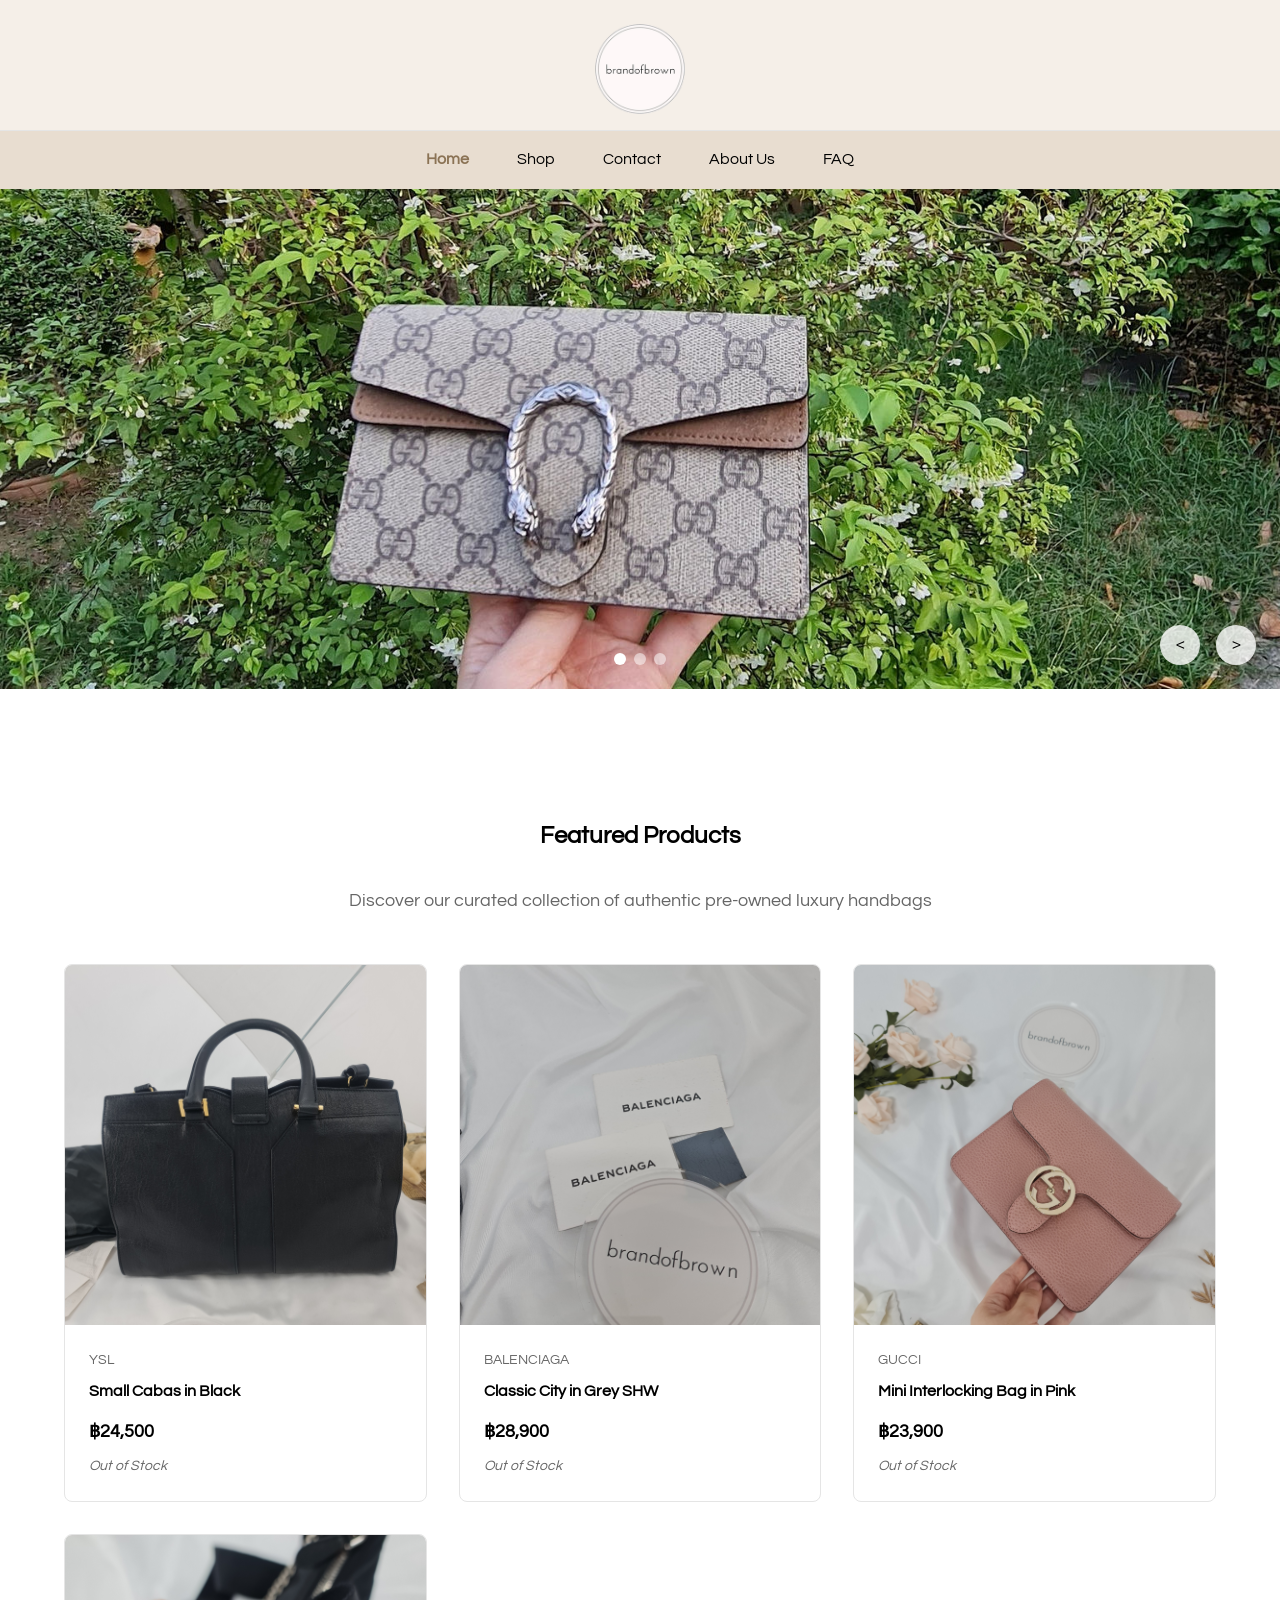
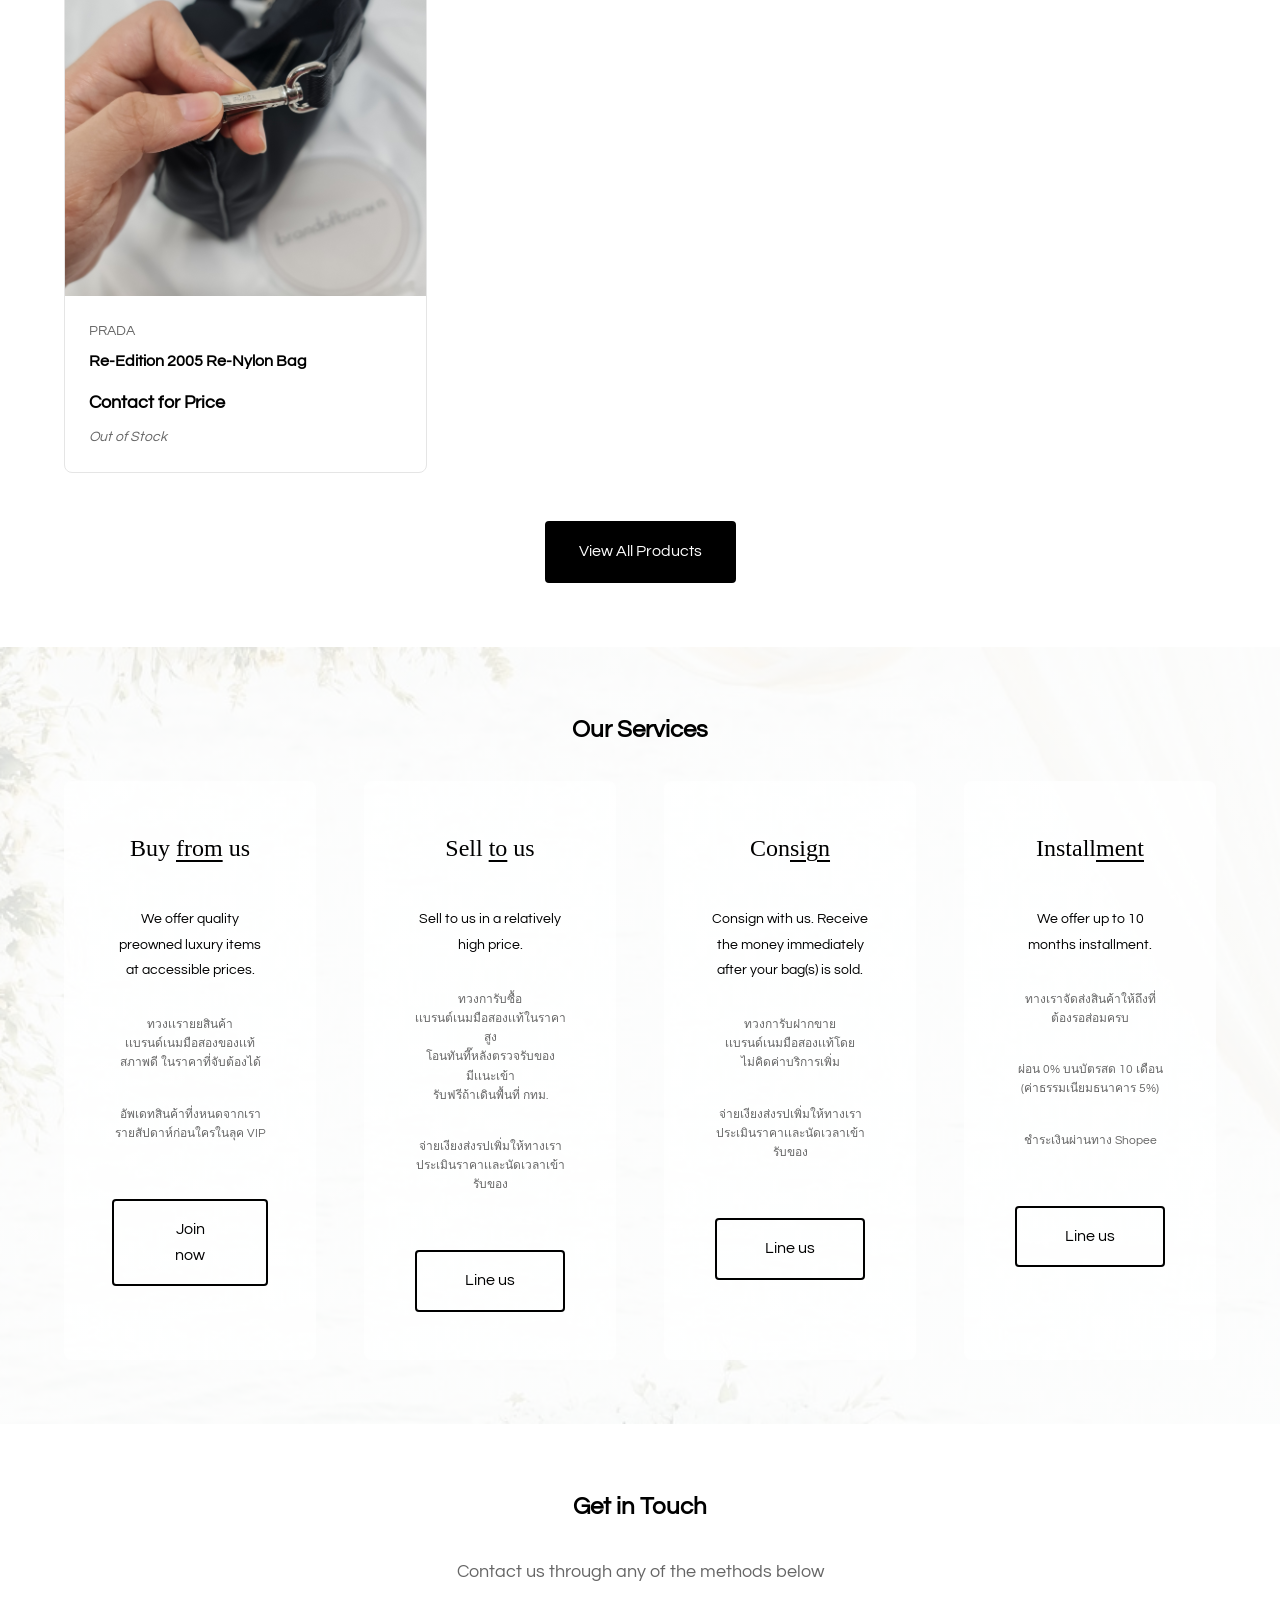
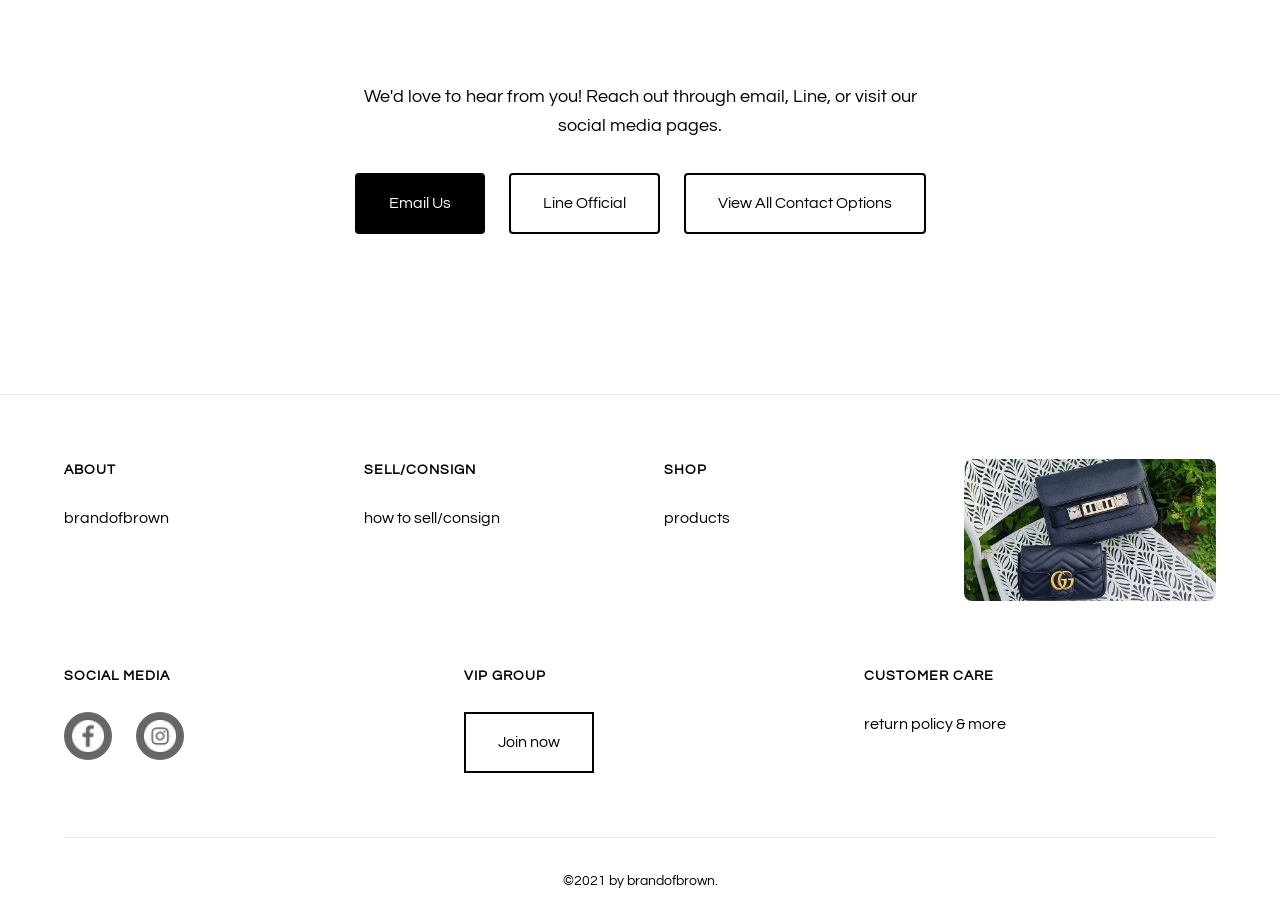
==== index.html @ 7e6ac24c "Initial commit: Brand of Brown luxury handbag website with redesigned contact page Features: - Compl" ====
<!DOCTYPE html>
<html lang="en">
<head>
  <meta charset="UTF-8">
  <meta name="viewport" content="width=device-width, initial-scale=1.0">
  <meta name="description" content="Brand of Brown - Authentic pre-owned luxury handbags. Buy, sell, and consign designer bags from Chanel, Gucci, YSL, Balenciaga, and more.">
  <meta name="keywords" content="luxury handbags, pre-owned designer bags, Chanel, Gucci, YSL, Balenciaga, Prada, BOYY, Celine">
  <title>Brand of Brown - Authentic Pre-Owned Luxury Handbags</title>
  
  <!-- Google Fonts -->
  <link rel="preconnect" href="https://fonts.googleapis.com">
  <link rel="preconnect" href="https://fonts.gstatic.com" crossorigin>
  <link href="https://fonts.googleapis.com/css2?family=Questrial&display=swap" rel="stylesheet">
  
  <!-- Stylesheets -->
  <link rel="stylesheet" href="css/variables.css">
  <link rel="stylesheet" href="css/reset.css">
  <link rel="stylesheet" href="css/layout.css">
  <link rel="stylesheet" href="css/components.css">
  <link rel="stylesheet" href="css/pages.css">
  <link rel="stylesheet" href="css/responsive.css">
  
  <!-- Favicon -->
  <link rel="icon" type="image/png" href="images/logo.png">
</head>
<body>
  <!-- Header -->
  <header class="header">
    <div class="header__top">
      <a href="index.html" class="header__logo">
        <img src="images/logo.png" alt="Brand of Brown" class="header__logo-img">
      </a>
    </div>
    
    <nav class="header__nav" id="mainNav">
      <ul class="header__nav-list">
        <li><a href="index.html" class="header__nav-item header__nav-item--active">Home</a></li>
        <li><a href="shop.html" class="header__nav-item">Shop</a></li>
        <li><a href="contact.html" class="header__nav-item">Contact</a></li>
        <li><a href="about.html" class="header__nav-item">About Us</a></li>
        <li><a href="faq.html" class="header__nav-item">FAQ</a></li>
      </ul>
      
      <button class="header__menu-toggle" id="menuToggle" aria-label="Toggle menu">
        <span></span>
        <span></span>
        <span></span>
      </button>
    </nav>
  </header>

  <!-- Main Content -->
  <main class="main">
    <!-- Hero Carousel Section -->
    <section class="hero">
      <div class="carousel" id="heroCarousel">
        <div class="carousel__track" id="carouselTrack">
          <div class="carousel__slide">
            <img src="images/hero/slide1.jpg" alt="Luxury Handbags Collection" class="carousel__image">
          </div>
          <div class="carousel__slide">
            <img src="images/hero/slide2.jpg" alt="Designer Bags" class="carousel__image">
          </div>
          <div class="carousel__slide">
            <img src="images/hero/slide3.jpg" alt="Pre-Owned Luxury" class="carousel__image">
          </div>
        </div>
        
        <div class="carousel__controls">
          <button class="carousel__button carousel__button--prev" id="carouselPrev" aria-label="Previous slide">&lt;</button>
          <button class="carousel__button carousel__button--next" id="carouselNext" aria-label="Next slide">&gt;</button>
        </div>
        
        <div class="carousel__dots" id="carouselDots">
          <span class="carousel__dot carousel__dot--active" data-slide="0"></span>
          <span class="carousel__dot" data-slide="1"></span>
          <span class="carousel__dot" data-slide="2"></span>
        </div>
      </div>
    </section>

    <!-- Featured Products Section -->
    <section class="featured-products section">
      <div class="container">
        <h2 class="section__title">Featured Products</h2>
        <p class="section__subtitle">Discover our curated collection of authentic pre-owned luxury handbags</p>
        
        <div class="featured-products__grid" id="featuredProducts">
          <!-- Products will be loaded dynamically via JavaScript -->
        </div>
        
        <div class="flex flex--center mt-xl">
          <a href="shop.html" class="btn btn--primary">View All Products</a>
        </div>
      </div>
    </section>

    <!-- Services Section -->
    <section class="services section">
      <div class="container">
        <h2 class="section__title">Our Services</h2>
        
        <div class="services__grid">
          <div class="service-card">
            <h3 class="service-card__title">Buy <span class="underline">from</span> us</h3>
            <p class="service-card__description">We offer quality preowned luxury items at accessible prices.</p>
            <p class="service-card__description service-card__description--thai">
              ทวงเเรายยสินค้า<br>
              เเบรนด์เนมมือสองของเเท้<br>
              สภาพดี ในราคาที่จับต้องได้
            </p>
            <p class="service-card__description service-card__description--thai">
              อัพเดทสินค้าที่งหนดจากเรา<br>
              รายสัปดาห์ก่อนใครในลุค VIP
            </p>
            <a href="shop.html" class="service-card__button">Join now</a>
          </div>
          
          <div class="service-card">
            <h3 class="service-card__title">Sell <span class="underline">to</span> us</h3>
            <p class="service-card__description">Sell to us in a relatively high price.</p>
            <p class="service-card__description service-card__description--thai">
              ทวงการับซื้อ<br>
              เเบรนต์เนมมือสองเเท้ในราคาสูง<br>
              โอนทันที๊หลังตรวจรับของ มีเเนะเข้า<br>
              รับฟรีถ้าเดินพื้นที่ กทม.
            </p>
            <p class="service-card__description service-card__description--thai">
              จ่ายเงียงส่งรปเพิ่มให้ทางเรา<br>
              ประเมินราคาเเละนัดเวลาเข้ารับของ
            </p>
            <a href="contact.html" class="service-card__button">Line us</a>
          </div>
          
          <div class="service-card">
            <h3 class="service-card__title">Con<span class="underline">sign</span></h3>
            <p class="service-card__description">Consign with us. Receive the money immediately after your bag(s) is sold.</p>
            <p class="service-card__description service-card__description--thai">
              ทวงการับฝากขาย<br>
              เเบรนด์เนมมือสองเเท้โดย<br>
              ไม่คิดค่าบริการเพิ่ม
            </p>
            <p class="service-card__description service-card__description--thai">
              จ่ายเงียงส่งรปเพิ่มให้ทางเรา<br>
              ประเมินราคาเเละนัดเวลาเข้ารับของ
            </p>
            <a href="contact.html" class="service-card__button">Line us</a>
          </div>
          
          <div class="service-card">
            <h3 class="service-card__title">Install<span class="underline">ment</span></h3>
            <p class="service-card__description">We offer up to 10 months installment.</p>
            <p class="service-card__description service-card__description--thai">
              ทางเราจัดส่งสินค้าให้ถึงที่<br>
              ต้องรอส่อมครบ
            </p>
            <p class="service-card__description service-card__description--thai">
              ผ่อน 0% บนบัตรสด 10 เดือน<br>
              (ค่าธรรมเนียมธนาคาร 5%)
            </p>
            <p class="service-card__description service-card__description--thai">
              ชำระเงินผ่านทาง Shopee
            </p>
            <a href="contact.html" class="service-card__button">Line us</a>
          </div>
        </div>
      </div>
    </section>

    <!-- Contact Section -->
    <section class="home-contact section">
      <div class="container">
        <h2 class="section__title">Get in Touch</h2>
        <p class="section__subtitle">Contact us through any of the methods below</p>
        
        <div class="home-contact__content" style="text-align: center; padding: var(--spacing-xl) 0;">
          <p style="margin-bottom: var(--spacing-lg); font-size: var(--font-size-lg);">
            We'd love to hear from you! Reach out through email, Line, or visit our social media pages.
          </p>
          <div style="display: flex; gap: var(--spacing-md); justify-content: center; flex-wrap: wrap;">
            <a href="mailto:brandofbrown@gmail.com" class="btn btn--primary">Email Us</a>
            <a href="https://lin.ee/IFitMRs" target="_blank" rel="noopener" class="btn btn--secondary">Line Official</a>
            <a href="contact.html" class="btn btn--outline">View All Contact Options</a>
          </div>
        </div>
      </div>
    </section>
  </main>

  <!-- Footer -->
  <footer class="footer">
    <div class="footer__container">
      <div class="footer__content-grid">
        <div class="footer__section">
          <h3 class="footer__section-title">ABOUT</h3>
          <a href="about.html" class="footer__link">brandofbrown</a>
        </div>
        
        <div class="footer__section">
          <h3 class="footer__section-title">SELL/CONSIGN</h3>
          <a href="contact.html" class="footer__link">how to sell/consign</a>
        </div>
        
        <div class="footer__section">
          <h3 class="footer__section-title">SHOP</h3>
          <a href="shop.html" class="footer__link">products</a>
        </div>
        
        <div class="footer__image">
          <img src="images/footer-banner.jpg" alt="Brand of Brown Luxury Handbags" class="footer__banner-img">
        </div>
      </div>
      
      <div class="footer__content-grid footer__content-grid--secondary">
        <div class="footer__section">
          <h3 class="footer__section-title">SOCIAL MEDIA</h3>
          <div class="footer__social">
            <a href="https://www.facebook.com/brandofbrown" target="_blank" rel="noopener" class="footer__social-link">
              <img src="images/icons/facebook.png" alt="Facebook" class="footer__social-icon">
            </a>
            <a href="https://www.instagram.com/brandofbrown" target="_blank" rel="noopener" class="footer__social-link">
              <img src="images/icons/instagram.png" alt="Instagram" class="footer__social-icon">
            </a>
          </div>
        </div>
        
        <div class="footer__section">
          <h3 class="footer__section-title">VIP GROUP</h3>
          <a href="https://bit.ly/2KdmlqO" target="_blank" rel="noopener" class="footer__button">Join now</a>
        </div>
        
        <div class="footer__section">
          <h3 class="footer__section-title">CUSTOMER CARE</h3>
          <a href="faq.html" class="footer__link">return policy & more</a>
        </div>
      </div>
      
      <div class="footer__bottom">
        <p>&copy;2021 by brandofbrown.</p>
      </div>
    </div>
  </footer>

  <!-- JavaScript -->
  <script src="js/config.js"></script>
  <script src="js/navigation.js"></script>
  <script src="js/carousel.js"></script>
  <script src="js/products.js"></script>
  <script src="js/main.js"></script>
</body>
</html>
---- css/variables.css ----
/* ===================================
   CSS Variables - Brand of Brown
   =================================== */

:root {
  /* Colors - Based on Brand of Brown website */
  --color-primary: #8B7355;
  --color-secondary: #5f6360;
  --color-text: #000000;
  --color-text-light: #666666;
  --color-background: #FFFFFF;
  --color-background-alt: #F5F5F5;
  --color-border: #E5E5E5;
  --color-accent: #8B7355;
  --color-accent-hover: #6B5845;
  --color-brown: #8B7355;
  --color-beige: #D4A574;
  --color-nav-bg: #E8DDD0;
  --color-header-top-bg: #F5EFE8;
  --color-bg: #F8F8F8;
  --color-success: #4CAF50;
  --color-error: #F44336;
  --color-white: #FFFFFF;
  --color-black: #000000;
  
  /* Typography */
  --font-family-base: 'Questrial', 'Arial', 'Helvetica', sans-serif;
  --font-primary: 'Questrial', 'Arial', 'Helvetica', sans-serif;
  --font-size-xs: 12px;
  --font-size-sm: 14px;
  --font-size-base: 16px;
  --font-size-lg: 18px;
  --font-size-xl: 20px;
  --font-size-2xl: 24px;
  --font-size-3xl: 32px;
  --font-size-small: 14px;
  --font-size-large: 18px;
  --font-size-h1: 48px;
  --font-size-h2: 36px;
  --font-size-h3: 28px;
  --font-size-h4: 24px;
  --font-size-h5: 20px;
  --font-size-h6: 18px;
  
  --font-weight-normal: 400;
  --font-weight-medium: 500;
  --font-weight-bold: 700;
  
  --line-height-base: 1.6;
  --line-height-heading: 1.3;
  
  /* Spacing */
  --spacing-xs: 8px;
  --spacing-sm: 16px;
  --spacing-md: 24px;
  --spacing-lg: 32px;
  --spacing-xl: 48px;
  --spacing-xxl: 64px;
  --spacing-2xl: 64px;
  
  /* Layout */
  --max-width: 1200px;
  --container-max-width: 1200px;
  --header-height: 80px;
  --footer-min-height: 300px;
  
  /* Border Radius */
  --border-radius-sm: 4px;
  --border-radius-md: 8px;
  --border-radius-lg: 12px;
  
  /* Shadows */
  --shadow-sm: 0 2px 4px rgba(0, 0, 0, 0.1);
  --shadow-md: 0 4px 8px rgba(0, 0, 0, 0.15);
  --shadow-lg: 0 8px 16px rgba(0, 0, 0, 0.2);
  
  /* Transitions */
  --transition-speed: 0.3s;
  --transition-timing: ease-in-out;
  --transition-base: 0.3s ease-in-out;
  
  /* Z-index */
  --z-index-dropdown: 100;
  --z-index-sticky: 200;
  --z-index-modal: 1000;
  --z-index-overlay: 999;
  
  /* Grid */
  --grid-gap: var(--spacing-md);
  --product-card-width: 280px;
}

/* Mobile Breakpoints */
@media (max-width: 767px) {
  :root {
    --font-size-h1: 32px;
    --font-size-h2: 28px;
    --font-size-h3: 24px;
    --font-size-h4: 20px;
    --header-height: 60px;
    --spacing-lg: 24px;
    --spacing-xl: 32px;
    --spacing-xxl: 48px;
    --grid-gap: var(--spacing-sm);
  }
}
---- css/layout.css ----
/* Layout - Grid system, containers, header/footer layout */

/* Body and main layout */
body {
  font-family: var(--font-primary);
  font-size: var(--font-size-base);
  line-height: var(--line-height-base);
  color: var(--color-text);
  background-color: var(--color-white);
}

/* Container */
.container {
  width: 100%;
  max-width: var(--container-max-width);
  margin: 0 auto;
  padding: 0 var(--spacing-md);
}

.container-fluid {
  width: 100%;
  padding: 0 var(--spacing-md);
}

/* Header */
.header {
  background-color: var(--color-white);
  position: sticky;
  top: 0;
  z-index: 1000;
}

/* Header Top Section - Logo Area */
.header__top {
  background-color: var(--color-header-top-bg);
  padding: var(--spacing-md) var(--spacing-md) var(--spacing-sm);
  display: flex;
  justify-content: center;
  align-items: center;
  border-bottom: 1px solid var(--color-border);
}

.header__logo {
  display: flex;
  align-items: center;
  justify-content: center;
}

.header__logo-img {
  height: 90px;
  width: 90px;
  object-fit: contain;
}

/* Header Navigation Bar */
.header__nav {
  background-color: var(--color-nav-bg);
  padding: var(--spacing-sm) var(--spacing-md);
  display: flex;
  justify-content: center;
  align-items: center;
  position: relative;
}

.header__nav-list {
  display: flex;
  gap: var(--spacing-xl);
  align-items: center;
  justify-content: center;
}

.header__nav-item {
  font-size: var(--font-size-base);
  font-weight: var(--font-weight-medium);
  color: var(--color-text);
  transition: color var(--transition-base);
  text-decoration: none;
}

.header__nav-item:hover {
  color: var(--color-brown);
}

.header__nav-item--active {
  color: var(--color-brown);
  font-weight: var(--font-weight-bold);
}

/* Mobile menu toggle */
.header__menu-toggle {
  display: none;
  flex-direction: column;
  gap: 5px;
  padding: var(--spacing-xs);
  position: absolute;
  right: var(--spacing-md);
  background: none;
  border: none;
  cursor: pointer;
}

.header__menu-toggle span {
  display: block;
  width: 25px;
  height: 3px;
  background-color: var(--color-text);
  transition: all var(--transition-base);
}

/* Footer */
.footer {
  background-color: var(--color-white);
  border-top: 1px solid var(--color-border);
  padding: var(--spacing-2xl) 0 var(--spacing-md);
  margin-top: auto;
}

.footer__container {
  max-width: var(--container-max-width);
  margin: 0 auto;
  padding: 0 var(--spacing-md);
}

.footer__content-grid {
  display: grid;
  grid-template-columns: repeat(4, 1fr);
  gap: var(--spacing-xl);
  margin-bottom: var(--spacing-2xl);
  align-items: start;
}

.footer__content-grid--secondary {
  grid-template-columns: repeat(3, 1fr);
}

.footer__section {
  display: flex;
  flex-direction: column;
  gap: var(--spacing-md);
}

.footer__section-title {
  font-size: var(--font-size-sm);
  font-weight: var(--font-weight-bold);
  text-transform: uppercase;
  letter-spacing: 1px;
  margin-bottom: 0;
  color: var(--color-text);
}

.footer__link {
  color: var(--color-text);
  font-size: var(--font-size-base);
  transition: color var(--transition-base);
  display: inline-block;
}

.footer__link:hover {
  color: var(--color-brown);
}

.footer__button {
  display: inline-block;
  padding: var(--spacing-sm) var(--spacing-lg);
  border: 2px solid var(--color-text);
  background-color: transparent;
  color: var(--color-text);
  font-size: var(--font-size-base);
  font-weight: var(--font-weight-medium);
  text-align: center;
  transition: all var(--transition-base);
  width: fit-content;
}

.footer__button:hover {
  background-color: var(--color-text);
  color: var(--color-white);
}

.footer__social {
  display: flex;
  gap: var(--spacing-md);
}

.footer__social-link {
  display: flex;
  align-items: center;
  justify-content: center;
  width: 48px;
  height: 48px;
  border-radius: 50%;
  background-color: var(--color-text-light);
  transition: opacity var(--transition-base);
  padding: var(--spacing-xs);
}

.footer__social-link:hover {
  opacity: 0.8;
}

.footer__social-icon {
  width: 100%;
  height: 100%;
  object-fit: contain;
  filter: brightness(0) invert(1);
}

.footer__image {
  grid-column: 4 / 5;
  grid-row: 1 / 2;
  display: flex;
  align-items: center;
  justify-content: center;
  overflow: hidden;
  border-radius: var(--border-radius-md);
}

.footer__banner-img {
  width: 100%;
  height: auto;
  object-fit: cover;
  max-height: 300px;
}

.footer__bottom {
  text-align: center;
  padding-top: var(--spacing-lg);
  border-top: 1px solid var(--color-border);
  color: var(--color-text);
  font-size: var(--font-size-sm);
  margin-top: var(--spacing-xl);
}

/* Main content wrapper */
.main {
  min-height: calc(100vh - 200px);
  padding: 0 0 var(--spacing-xl) 0;
}

/* Grid system */
.grid {
  display: grid;
  gap: var(--spacing-lg);
}

.grid--2col {
  grid-template-columns: repeat(auto-fit, minmax(300px, 1fr));
}

.grid--3col {
  grid-template-columns: repeat(auto-fit, minmax(250px, 1fr));
}

.grid--4col {
  grid-template-columns: repeat(auto-fit, minmax(200px, 1fr));
}

/* Flex utilities */
.flex {
  display: flex;
}

.flex--center {
  justify-content: center;
  align-items: center;
}

.flex--between {
  justify-content: space-between;
  align-items: center;
}

.flex--wrap {
  flex-wrap: wrap;
}

.flex--column {
  flex-direction: column;
}

/* Spacing utilities */
.mb-xs { margin-bottom: var(--spacing-xs); }
.mb-sm { margin-bottom: var(--spacing-sm); }
.mb-md { margin-bottom: var(--spacing-md); }
.mb-lg { margin-bottom: var(--spacing-lg); }
.mb-xl { margin-bottom: var(--spacing-xl); }

.mt-xs { margin-top: var(--spacing-xs); }
.mt-sm { margin-top: var(--spacing-sm); }
.mt-md { margin-top: var(--spacing-md); }
.mt-lg { margin-top: var(--spacing-lg); }
.mt-xl { margin-top: var(--spacing-xl); }

.p-xs { padding: var(--spacing-xs); }
.p-sm { padding: var(--spacing-sm); }
.p-md { padding: var(--spacing-md); }
.p-lg { padding: var(--spacing-lg); }
.p-xl { padding: var(--spacing-xl); }

/* Section */
.section {
  padding: var(--spacing-xl) 0;
}

.section__title {
  font-size: var(--font-size-2xl);
  font-weight: var(--font-weight-bold);
  text-align: center;
  margin-bottom: var(--spacing-lg);
}

.section__subtitle {
  font-size: var(--font-size-lg);
  text-align: center;
  color: var(--color-text-light);
  margin-bottom: var(--spacing-xl);
}
---- css/components.css ----
/* Components - Reusable UI components */

/* Buttons */
.btn {
  display: inline-block;
  padding: var(--spacing-sm) var(--spacing-lg);
  font-size: var(--font-size-base);
  font-weight: var(--font-weight-medium);
  text-align: center;
  border-radius: var(--border-radius-sm);
  transition: all var(--transition-base);
  cursor: pointer;
  border: 2px solid transparent;
}

.btn--primary {
  background-color: var(--color-text);
  color: var(--color-white);
  border-color: var(--color-text);
}

.btn--primary:hover {
  background-color: var(--color-brown);
  border-color: var(--color-brown);
}

.btn--secondary {
  background-color: var(--color-white);
  color: var(--color-text);
  border-color: var(--color-text);
}

.btn--secondary:hover {
  background-color: var(--color-brown);
  color: var(--color-white);
  border-color: var(--color-brown);
}

.btn--outline {
  background-color: transparent;
  color: var(--color-text);
  border-color: var(--color-text);
}

.btn--outline:hover {
  background-color: var(--color-brown);
  color: var(--color-white);
  border-color: var(--color-brown);
}

.btn--disabled {
  opacity: 0.5;
  cursor: not-allowed;
}

.btn--disabled:hover {
  background-color: var(--color-text);
  border-color: var(--color-text);
}

/* Product Card */
.product-card {
  display: flex;
  flex-direction: column;
  background-color: var(--color-white);
  border: 1px solid var(--color-border);
  border-radius: var(--border-radius-md);
  overflow: hidden;
  transition: box-shadow var(--transition-base);
  cursor: pointer;
}

.product-card:hover {
  box-shadow: var(--shadow-lg);
}

.product-card__image-wrapper {
  position: relative;
  width: 100%;
  padding-top: 100%; /* 1:1 Aspect Ratio */
  overflow: hidden;
  background-color: var(--color-bg);
}

.product-card__image {
  position: absolute;
  top: 0;
  left: 0;
  width: 100%;
  height: 100%;
  object-fit: cover;
  transition: transform var(--transition-base);
}

.product-card:hover .product-card__image {
  transform: scale(1.05);
}

.product-card__badge {
  position: absolute;
  top: var(--spacing-sm);
  right: var(--spacing-sm);
  padding: var(--spacing-xs) var(--spacing-sm);
  background-color: var(--color-secondary);
  color: var(--color-white);
  font-size: var(--font-size-xs);
  font-weight: var(--font-weight-bold);
  border-radius: var(--border-radius-sm);
  text-transform: uppercase;
}

.product-card__content {
  padding: var(--spacing-md);
  display: flex;
  flex-direction: column;
  gap: var(--spacing-xs);
}

.product-card__brand {
  font-size: var(--font-size-sm);
  color: var(--color-text-light);
  text-transform: uppercase;
  font-weight: var(--font-weight-medium);
}

.product-card__title {
  font-size: var(--font-size-base);
  font-weight: var(--font-weight-bold);
  color: var(--color-text);
  line-height: 1.4;
}

.product-card__price {
  font-size: var(--font-size-lg);
  font-weight: var(--font-weight-bold);
  color: var(--color-text);
  margin-top: var(--spacing-xs);
}

.product-card__status {
  font-size: var(--font-size-sm);
  color: var(--color-text-light);
  font-style: italic;
}

/* Service Card */
.service-card {
  display: flex;
  flex-direction: column;
  align-items: center;
  text-align: center;
  padding: var(--spacing-xl);
  background-color: rgba(255, 255, 255, 0.85);
  border-radius: var(--border-radius-md);
  transition: all var(--transition-base);
  gap: var(--spacing-md);
}

.service-card:hover {
  background-color: rgba(255, 255, 255, 0.95);
  box-shadow: var(--shadow-lg);
  transform: translateY(-5px);
}

.service-card__title {
  font-size: var(--font-size-2xl);
  font-weight: var(--font-weight-normal);
  margin-bottom: var(--spacing-sm);
  color: var(--color-text);
  font-family: 'Georgia', serif;
}

.service-card__title .underline {
  text-decoration: underline;
  text-decoration-thickness: 2px;
  text-underline-offset: 4px;
  font-weight: var(--font-weight-medium);
}

.service-card__description {
  font-size: var(--font-size-sm);
  color: var(--color-text);
  line-height: 1.8;
  margin-bottom: var(--spacing-xs);
}

.service-card__description--thai {
  font-size: var(--font-size-xs);
  color: var(--color-text-light);
  line-height: 1.6;
}

.service-card__button {
  margin-top: var(--spacing-md);
  padding: var(--spacing-sm) var(--spacing-xl);
  border: 2px solid var(--color-text);
  background-color: transparent;
  color: var(--color-text);
  font-size: var(--font-size-base);
  font-weight: var(--font-weight-medium);
  border-radius: var(--border-radius-sm);
  transition: all var(--transition-base);
  text-decoration: none;
  display: inline-block;
  cursor: pointer;
}

.service-card__button:hover {
  background-color: var(--color-text);
  color: var(--color-white);
  transform: translateY(-2px);
  box-shadow: var(--shadow-md);
}

/* Form Elements */
.form {
  display: flex;
  flex-direction: column;
  gap: var(--spacing-md);
}

.form__group {
  display: flex;
  flex-direction: column;
  gap: var(--spacing-xs);
}

.form__label {
  font-size: var(--font-size-base);
  font-weight: var(--font-weight-medium);
  color: var(--color-text);
}

.form__input,
.form__textarea,
.form__select {
  padding: var(--spacing-sm) var(--spacing-md);
  font-size: var(--font-size-base);
  border: 1px solid var(--color-border);
  border-radius: var(--border-radius-sm);
  transition: border-color var(--transition-base);
  background-color: var(--color-white);
}

.form__input:focus,
.form__textarea:focus,
.form__select:focus {
  outline: none;
  border-color: var(--color-primary);
}

.form__textarea {
  min-height: 120px;
  resize: vertical;
}

.form__error {
  color: var(--color-secondary);
  font-size: var(--font-size-sm);
}

.form__success {
  color: var(--color-success);
  font-size: var(--font-size-sm);
}

/* Filter Sidebar */
.filter-sidebar {
  padding: var(--spacing-lg);
  background-color: var(--color-bg);
  border-radius: var(--border-radius-md);
}

.filter-sidebar__title {
  font-size: var(--font-size-lg);
  font-weight: var(--font-weight-bold);
  margin-bottom: var(--spacing-md);
}

.filter-sidebar__section {
  margin-bottom: var(--spacing-lg);
}

.filter-sidebar__section-title {
  font-size: var(--font-size-base);
  font-weight: var(--font-weight-bold);
  margin-bottom: var(--spacing-sm);
}

.filter-sidebar__options {
  display: flex;
  flex-direction: column;
  gap: var(--spacing-sm);
}

.filter-sidebar__option {
  display: flex;
  align-items: center;
  gap: var(--spacing-xs);
  cursor: pointer;
}

.filter-sidebar__checkbox {
  width: 18px;
  height: 18px;
  cursor: pointer;
}

.filter-sidebar__label {
  font-size: var(--font-size-base);
  cursor: pointer;
}

/* Pagination */
.pagination {
  display: flex;
  justify-content: center;
  align-items: center;
  gap: var(--spacing-sm);
  margin-top: var(--spacing-xl);
}

.pagination__button {
  padding: var(--spacing-xs) var(--spacing-md);
  font-size: var(--font-size-base);
  border: 1px solid var(--color-border);
  border-radius: var(--border-radius-sm);
  background-color: var(--color-white);
  cursor: pointer;
  transition: all var(--transition-base);
}

.pagination__button:hover {
  background-color: var(--color-black);
  color: var(--color-white);
  border-color: var(--color-black);
}

.pagination__button--active {
  background-color: var(--color-black);
  color: var(--color-white);
  border-color: var(--color-black);
}

.pagination__button--disabled {
  opacity: 0.3;
  cursor: not-allowed;
}

.pagination__button--disabled:hover {
  background-color: var(--color-white);
  color: var(--color-text);
  border-color: var(--color-border);
}

/* Search Bar */
.search-bar {
  display: flex;
  align-items: center;
  gap: var(--spacing-sm);
  padding: var(--spacing-sm) var(--spacing-md);
  border: 1px solid var(--color-border);
  border-radius: var(--border-radius-sm);
  background-color: var(--color-white);
}

.search-bar__input {
  flex: 1;
  border: none;
  outline: none;
  font-size: var(--font-size-base);
}

.search-bar__button {
  padding: var(--spacing-xs) var(--spacing-md);
  background-color: var(--color-black);
  color: var(--color-white);
  border-radius: var(--border-radius-sm);
  transition: background-color var(--transition-base);
}

.search-bar__button:hover {
  background-color: var(--color-primary);
}

/* Carousel/Hero Slider */
.carousel {
  position: relative;
  width: 100%;
  overflow: hidden;
}

.carousel__track {
  display: flex;
  transition: transform 0.5s ease-in-out;
}

.carousel__slide {
  min-width: 100%;
  position: relative;
}

.carousel__image {
  width: 100%;
  height: 500px;
  object-fit: cover;
}

.carousel__content {
  position: absolute;
  bottom: var(--spacing-xl);
  left: var(--spacing-xl);
  color: var(--color-white);
  text-shadow: 2px 2px 4px rgba(0, 0, 0, 0.5);
}

.carousel__title {
  font-size: var(--font-size-3xl);
  font-weight: var(--font-weight-bold);
  margin-bottom: var(--spacing-sm);
}

.carousel__description {
  font-size: var(--font-size-lg);
  margin-bottom: var(--spacing-md);
}

.carousel__controls {
  position: absolute;
  bottom: var(--spacing-md);
  right: var(--spacing-md);
  display: flex;
  gap: var(--spacing-sm);
}

.carousel__button {
  width: 40px;
  height: 40px;
  background-color: rgba(255, 255, 255, 0.8);
  border-radius: 50%;
  display: flex;
  align-items: center;
  justify-content: center;
  cursor: pointer;
  transition: background-color var(--transition-base);
}

.carousel__button:hover {
  background-color: var(--color-white);
}

.carousel__dots {
  position: absolute;
  bottom: var(--spacing-md);
  left: 50%;
  transform: translateX(-50%);
  display: flex;
  gap: var(--spacing-xs);
}

.carousel__dot {
  width: 12px;
  height: 12px;
  border-radius: 50%;
  background-color: rgba(255, 255, 255, 0.5);
  cursor: pointer;
  transition: background-color var(--transition-base);
}

.carousel__dot--active {
  background-color: var(--color-white);
}

/* Lightbox/Modal */
.lightbox {
  display: none;
  position: fixed;
  top: 0;
  left: 0;
  width: 100%;
  height: 100%;
  background-color: rgba(0, 0, 0, 0.9);
  z-index: 2000;
  align-items: center;
  justify-content: center;
}

.lightbox--active {
  display: flex;
}

.lightbox__content {
  position: relative;
  max-width: 90%;
  max-height: 90%;
}

.lightbox__image {
  max-width: 100%;
  max-height: 90vh;
  object-fit: contain;
}

.lightbox__close {
  position: absolute;
  top: var(--spacing-md);
  right: var(--spacing-md);
  width: 40px;
  height: 40px;
  background-color: var(--color-white);
  border-radius: 50%;
  display: flex;
  align-items: center;
  justify-content: center;
  cursor: pointer;
  font-size: var(--font-size-xl);
  font-weight: var(--font-weight-bold);
}

.lightbox__nav {
  position: absolute;
  top: 50%;
  transform: translateY(-50%);
  width: 40px;
  height: 40px;
  background-color: rgba(255, 255, 255, 0.8);
  border-radius: 50%;
  display: flex;
  align-items: center;
  justify-content: center;
  cursor: pointer;
  font-size: var(--font-size-xl);
  font-weight: var(--font-weight-bold);
}

.lightbox__nav--prev {
  left: var(--spacing-md);
}

.lightbox__nav--next {
  right: var(--spacing-md);
}

/* Breadcrumb */
.breadcrumb {
  display: flex;
  gap: var(--spacing-xs);
  font-size: var(--font-size-sm);
  margin-bottom: var(--spacing-md);
  color: var(--color-text-light);
}

.breadcrumb__separator {
  margin: 0 var(--spacing-xs);
}

.breadcrumb__link {
  color: var(--color-text-light);
  transition: color var(--transition-base);
}

.breadcrumb__link:hover {
  color: var(--color-primary);
}

.breadcrumb__current {
  color: var(--color-text);
}

/* Badge */
.badge {
  display: inline-block;
  padding: var(--spacing-xs) var(--spacing-sm);
  font-size: var(--font-size-xs);
  font-weight: var(--font-weight-bold);
  text-transform: uppercase;
  border-radius: var(--border-radius-sm);
}

.badge--primary {
  background-color: var(--color-primary);
  color: var(--color-white);
}

.badge--secondary {
  background-color: var(--color-secondary);
  color: var(--color-white);
}

.badge--success {
  background-color: var(--color-success);
  color: var(--color-white);
}

.badge--out-of-stock {
  background-color: var(--color-text-light);
  color: var(--color-white);
}
---- css/pages.css ----
/* Pages - Page-specific styles */

/* ==================== HOME PAGE ==================== */

/* Hero Section */
.hero {
  margin-bottom: var(--spacing-2xl);
}

.hero__carousel {
  height: 500px;
}

/* Featured Products Section */
.featured-products {
  padding: var(--spacing-2xl) 0;
}

.featured-products__grid {
  display: grid;
  grid-template-columns: repeat(auto-fill, minmax(280px, 1fr));
  gap: var(--spacing-lg);
}

/* Services Section */
.services {
  padding: var(--spacing-2xl) 0;
  background: linear-gradient(rgba(255, 255, 255, 0.85), rgba(255, 255, 255, 0.85)),
              url('../images/our-services-bg.jpg');
  background-size: cover;
  background-position: center;
  background-repeat: no-repeat;
  position: relative;
}

.services__grid {
  display: grid;
  grid-template-columns: repeat(auto-fit, minmax(250px, 1fr));
  gap: var(--spacing-xl);
  max-width: 1400px;
  margin: 0 auto;
}

/* Contact Section on Homepage */
.home-contact {
  padding: var(--spacing-2xl) 0;
}

.home-contact__content {
  max-width: 600px;
  margin: 0 auto;
}

/* ==================== SHOP PAGE ==================== */

.shop {
  padding: var(--spacing-xl) 0;
}

.shop__header {
  margin-bottom: var(--spacing-xl);
}

.shop__title {
  font-size: var(--font-size-3xl);
  font-weight: var(--font-weight-bold);
  margin-bottom: var(--spacing-md);
}

.shop__controls {
  display: flex;
  justify-content: space-between;
  align-items: center;
  gap: var(--spacing-md);
  flex-wrap: wrap;
}

.shop__search {
  flex: 1;
  min-width: 250px;
}

.shop__sort {
  display: flex;
  align-items: center;
  gap: var(--spacing-sm);
}

.shop__sort-select {
  padding: var(--spacing-sm) var(--spacing-md);
  border: 1px solid var(--color-border);
  border-radius: var(--border-radius-sm);
  font-size: var(--font-size-base);
}

.shop__content {
  display: grid;
  grid-template-columns: 250px 1fr;
  gap: var(--spacing-xl);
}

.shop__sidebar {
  position: sticky;
  top: 100px;
  height: fit-content;
}

.shop__main {
  min-height: 500px;
}

.shop__results {
  margin-bottom: var(--spacing-md);
  font-size: var(--font-size-base);
  color: var(--color-text-light);
}

.shop__grid {
  display: grid;
  grid-template-columns: repeat(auto-fill, minmax(280px, 1fr));
  gap: var(--spacing-lg);
}

.shop__empty {
  text-align: center;
  padding: var(--spacing-2xl);
  color: var(--color-text-light);
}

.shop__empty-icon {
  font-size: 60px;
  margin-bottom: var(--spacing-md);
}

.shop__empty-text {
  font-size: var(--font-size-lg);
}

/* ==================== PRODUCT PAGE ==================== */

.product-detail {
  padding: var(--spacing-xl) 0;
}

.product-detail__content {
  display: grid;
  grid-template-columns: 1fr 1fr;
  gap: var(--spacing-2xl);
  margin-bottom: var(--spacing-2xl);
}

.product-detail__gallery {
  position: sticky;
  top: 100px;
  height: fit-content;
}

.product-detail__main-image {
  width: 100%;
  aspect-ratio: 1;
  object-fit: cover;
  border-radius: var(--border-radius-md);
  margin-bottom: var(--spacing-md);
  cursor: pointer;
}

.product-detail__thumbnails {
  display: grid;
  grid-template-columns: repeat(auto-fill, minmax(80px, 1fr));
  gap: var(--spacing-sm);
}

.product-detail__thumbnail {
  width: 100%;
  aspect-ratio: 1;
  object-fit: cover;
  border: 2px solid var(--color-border);
  border-radius: var(--border-radius-sm);
  cursor: pointer;
  transition: border-color var(--transition-base);
}

.product-detail__thumbnail:hover,
.product-detail__thumbnail--active {
  border-color: var(--color-primary);
}

.product-detail__info {
  display: flex;
  flex-direction: column;
  gap: var(--spacing-md);
}

.product-detail__brand {
  font-size: var(--font-size-sm);
  color: var(--color-text-light);
  text-transform: uppercase;
  font-weight: var(--font-weight-medium);
}

.product-detail__title {
  font-size: var(--font-size-3xl);
  font-weight: var(--font-weight-bold);
  line-height: 1.2;
}

.product-detail__price {
  font-size: var(--font-size-2xl);
  font-weight: var(--font-weight-bold);
  color: var(--color-primary);
}

.product-detail__status {
  display: inline-block;
  padding: var(--spacing-xs) var(--spacing-md);
  background-color: var(--color-text-light);
  color: var(--color-white);
  border-radius: var(--border-radius-sm);
  font-size: var(--font-size-sm);
  font-weight: var(--font-weight-bold);
}

.product-detail__section {
  padding: var(--spacing-md) 0;
  border-top: 1px solid var(--color-border);
}

.product-detail__section-title {
  font-size: var(--font-size-lg);
  font-weight: var(--font-weight-bold);
  margin-bottom: var(--spacing-sm);
}

.product-detail__description {
  font-size: var(--font-size-base);
  line-height: 1.6;
  color: var(--color-text);
}

.product-detail__specs {
  display: flex;
  flex-direction: column;
  gap: var(--spacing-sm);
}

.product-detail__spec {
  display: flex;
  gap: var(--spacing-md);
  font-size: var(--font-size-base);
}

.product-detail__spec-label {
  font-weight: var(--font-weight-bold);
  min-width: 100px;
}

.product-detail__spec-value {
  color: var(--color-text);
}

.product-detail__includes {
  display: flex;
  flex-direction: column;
  gap: var(--spacing-xs);
}

.product-detail__include-item {
  font-size: var(--font-size-base);
  padding-left: var(--spacing-md);
  position: relative;
}

.product-detail__include-item::before {
  content: "•";
  position: absolute;
  left: 0;
}

.product-detail__contact {
  padding: var(--spacing-lg);
  background-color: var(--color-bg);
  border-radius: var(--border-radius-md);
  text-align: center;
}

.product-detail__contact-title {
  font-size: var(--font-size-lg);
  font-weight: var(--font-weight-bold);
  margin-bottom: var(--spacing-sm);
}

.product-detail__contact-text {
  font-size: var(--font-size-base);
  color: var(--color-text-light);
  margin-bottom: var(--spacing-md);
}

.product-detail__contact-buttons {
  display: flex;
  flex-direction: column;
  gap: var(--spacing-sm);
}

/* ==================== ABOUT PAGE ==================== */

.about {
  padding: var(--spacing-2xl) 0;
}

.about__content {
  max-width: 800px;
  margin: 0 auto;
}

.about__title {
  font-size: var(--font-size-3xl);
  font-weight: var(--font-weight-bold);
  text-align: center;
  margin-bottom: var(--spacing-xl);
}

.about__text {
  font-size: var(--font-size-lg);
  line-height: 1.8;
  color: var(--color-text);
  margin-bottom: var(--spacing-lg);
}

.about__mission {
  padding: var(--spacing-xl);
  background-color: var(--color-bg);
  border-radius: var(--border-radius-md);
  margin-top: var(--spacing-2xl);
}

.about__mission-title {
  font-size: var(--font-size-2xl);
  font-weight: var(--font-weight-bold);
  margin-bottom: var(--spacing-md);
  text-align: center;
}

.about__mission-text {
  font-size: var(--font-size-base);
  line-height: 1.8;
  text-align: center;
  color: var(--color-text);
}

/* ==================== CONTACT PAGE ==================== */

.contact {
  padding: var(--spacing-2xl) 0;
}

.contact__content {
  max-width: 1200px;
  margin: 0 auto;
}

.contact__header {
  text-align: center;
  margin-bottom: var(--spacing-xl);
  padding: 0 var(--spacing-md);
}

.contact__header-line1 {
  font-size: var(--font-size-lg);
  font-weight: var(--font-weight-normal);
  color: var(--color-text);
  margin-bottom: var(--spacing-xs);
  line-height: 1.6;
}

.contact__header-line2 {
  font-size: var(--font-size-lg);
  font-weight: var(--font-weight-normal);
  color: var(--color-text);
  line-height: 1.6;
}

.contact__methods {
  display: grid;
  grid-template-columns: repeat(4, 1fr);
  gap: var(--spacing-xl);
  padding: var(--spacing-md);
  background-color: #F5EFE8;
  border-radius: var(--border-radius-lg);
}

.contact__method {
  display: flex;
  flex-direction: column;
  align-items: center;
  text-align: center;
  padding: var(--spacing-sm);
  background-color: transparent;
}

.contact__method-icon {
  width: 70px;
  height: 70px;
  border-radius: var(--border-radius-md);
  margin-bottom: var(--spacing-md);
  object-fit: cover;
}

.contact__method-title {
  font-size: var(--font-size-xl);
  font-weight: var(--font-weight-bold);
  margin-bottom: var(--spacing-md);
  color: var(--color-text);
}

.contact__method-desc {
  font-size: var(--font-size-base);
  color: var(--color-text);
  margin-bottom: var(--spacing-xs);
  line-height: 1.5;
}

.contact__method-desc.contact__method-username {
  font-style: italic;
  margin-bottom: var(--spacing-sm);
}

.contact__method-desc-th {
  font-size: var(--font-size-sm);
  color: var(--color-text-light);
  margin-bottom: var(--spacing-md);
  line-height: 1.4;
}

.contact__method-button {
  display: inline-block;
  padding: var(--spacing-sm) var(--spacing-lg);
  border: 2px solid var(--color-text);
  border-radius: 24px;
  background-color: transparent;
  color: var(--color-text);
  font-size: var(--font-size-base);
  font-weight: var(--font-weight-medium);
  cursor: pointer;
  transition: all var(--transition-base);
  font-family: inherit;
  text-decoration: none;
}

.contact__method-button:hover {
  background-color: var(--color-text);
  color: var(--color-white);
}

.contact__form-section {
  margin-top: var(--spacing-2xl);
  padding: var(--spacing-xl);
  background-color: var(--color-white);
  border: 1px solid var(--color-border);
  border-radius: var(--border-radius-md);
}

.contact__form-title {
  font-size: var(--font-size-2xl);
  font-weight: var(--font-weight-bold);
  margin-bottom: var(--spacing-md);
  text-align: center;
}

/* Contact Gallery Carousel */
.contact-gallery {
  padding: var(--spacing-2xl) 0;
  background-color: var(--color-white);
  overflow: hidden;
}

.contact-gallery__carousel {
  position: relative;
  max-width: 1200px;
  margin: 0 auto;
  overflow: hidden;
}

.contact-gallery__track {
  display: flex;
  transition: transform 0.5s ease-in-out;
}

.contact-gallery__slide {
  min-width: 100%;
  display: flex;
  justify-content: center;
  align-items: center;
}

.contact-gallery__image {
  width: 100%;
  height: 500px;
  object-fit: cover;
  border-radius: var(--border-radius-md);
}

.contact-gallery__nav {
  position: absolute;
  top: 50%;
  transform: translateY(-50%);
  background-color: rgba(0, 0, 0, 0.5);
  color: var(--color-white);
  border: none;
  width: 50px;
  height: 50px;
  border-radius: 50%;
  font-size: 30px;
  cursor: pointer;
  transition: all var(--transition-base);
  z-index: 10;
  display: flex;
  align-items: center;
  justify-content: center;
}

.contact-gallery__nav:hover {
  background-color: rgba(0, 0, 0, 0.8);
}

.contact-gallery__nav--prev {
  left: var(--spacing-md);
}

.contact-gallery__nav--next {
  right: var(--spacing-md);
}

/* ==================== FAQ PAGE ==================== */

.faq {
  padding: var(--spacing-2xl) 0;
}

.faq__content {
  max-width: 900px;
  margin: 0 auto;
}

.faq__title {
  font-size: var(--font-size-3xl);
  font-weight: var(--font-weight-bold);
  text-align: center;
  margin-bottom: var(--spacing-xl);
}

.faq__section {
  margin-bottom: var(--spacing-2xl);
}

.faq__section-title {
  font-size: var(--font-size-2xl);
  font-weight: var(--font-weight-bold);
  margin-bottom: var(--spacing-md);
  padding-bottom: var(--spacing-sm);
  border-bottom: 2px solid var(--color-border);
}

.faq__items {
  display: flex;
  flex-direction: column;
  gap: var(--spacing-lg);
}

.faq__item {
  padding: var(--spacing-lg);
  background-color: var(--color-bg);
  border-radius: var(--border-radius-md);
}

.faq__question {
  font-size: var(--font-size-lg);
  font-weight: var(--font-weight-bold);
  margin-bottom: var(--spacing-sm);
  color: var(--color-text);
}

.faq__answer {
  font-size: var(--font-size-base);
  line-height: 1.6;
  color: var(--color-text);
}

.faq__answer--bilingual {
  display: flex;
  flex-direction: column;
  gap: var(--spacing-md);
}

.faq__answer-en {
  color: var(--color-text);
}

.faq__answer-th {
  color: var(--color-text-light);
  font-style: italic;
}
---- css/responsive.css ----
/* Responsive - Media queries for mobile/tablet */

/* ==================== TABLET (768px - 1024px) ==================== */

@media (max-width: 1024px) {
  /* Typography */
  .section__title {
    font-size: var(--font-size-xl);
  }

  /* Shop Layout */
  .shop__content {
    grid-template-columns: 1fr;
  }

  .shop__sidebar {
    position: static;
    order: -1;
    margin-bottom: var(--spacing-lg);
  }

  .filter-sidebar {
    padding: var(--spacing-md);
  }

  .filter-sidebar__section {
    display: inline-block;
    margin-right: var(--spacing-lg);
    margin-bottom: 0;
  }

  .filter-sidebar__options {
    flex-direction: row;
    flex-wrap: wrap;
  }

  /* Product Detail */
  .product-detail__content {
    grid-template-columns: 1fr;
    gap: var(--spacing-xl);
  }

  .product-detail__gallery {
    position: static;
  }

  /* Services Grid */
  .services__grid {
    grid-template-columns: repeat(2, 1fr);
  }

  /* Featured Products */
  .featured-products__grid {
    grid-template-columns: repeat(auto-fill, minmax(250px, 1fr));
  }

  /* Shop Grid */
  .shop__grid {
    grid-template-columns: repeat(auto-fill, minmax(250px, 1fr));
  }
}

/* ==================== MOBILE (< 768px) ==================== */

@media (max-width: 768px) {
  /* Container */
  .container {
    padding: 0 var(--spacing-sm);
  }

  /* Typography */
  html {
    font-size: 9px; /* Slightly smaller base for mobile */
  }

  .section__title {
    font-size: var(--font-size-lg);
  }

  /* Header */
  .header__top {
    padding: var(--spacing-md) var(--spacing-sm);
  }

  .header__logo-img {
    height: 80px;
    width: 80px;
  }

  .header__nav {
    position: fixed;
    top: 140px;
    left: -100%;
    width: 100%;
    height: calc(100vh - 140px);
    background-color: var(--color-nav-bg);
    flex-direction: column;
    padding: var(--spacing-lg);
    transition: left var(--transition-base);
    z-index: 999;
    box-shadow: var(--shadow-lg);
  }

  .header__nav--active {
    left: 0;
  }

  .header__nav-list {
    flex-direction: column;
    width: 100%;
    gap: var(--spacing-md);
  }

  .header__nav-item {
    font-size: var(--font-size-lg);
    padding: var(--spacing-sm) 0;
    border-bottom: 1px solid var(--color-border);
    width: 100%;
  }

  .header__menu-toggle {
    display: flex;
  }

  .header__menu-toggle--active span:nth-child(1) {
    transform: rotate(45deg) translate(7px, 7px);
  }

  .header__menu-toggle--active span:nth-child(2) {
    opacity: 0;
  }

  .header__menu-toggle--active span:nth-child(3) {
    transform: rotate(-45deg) translate(7px, -7px);
  }

  /* Footer */
  .footer__content-grid {
    grid-template-columns: 1fr 1fr;
    gap: var(--spacing-lg);
  }
  
  .footer__content-grid--secondary {
    grid-template-columns: 1fr 1fr;
  }
  
  .footer__image {
    grid-column: 1 / -1;
    grid-row: auto;
  }

  .footer__social {
    justify-content: flex-start;
  }

  /* Main */
  .main {
    padding: var(--spacing-lg) 0;
  }

  /* Section */
  .section {
    padding: var(--spacing-lg) 0;
  }

  /* Hero/Carousel */
  .carousel__image {
    height: 300px;
  }

  .carousel__content {
    bottom: var(--spacing-md);
    left: var(--spacing-md);
    right: var(--spacing-md);
  }

  .carousel__title {
    font-size: var(--font-size-xl);
  }

  .carousel__description {
    font-size: var(--font-size-base);
  }

  .hero__carousel {
    height: 300px;
  }

  /* Services */
  .services {
    padding: var(--spacing-lg) 0;
  }

  .services__grid {
    grid-template-columns: 1fr;
  }

  .service-card {
    padding: var(--spacing-lg);
  }

  /* Featured Products */
  .featured-products {
    padding: var(--spacing-lg) 0;
  }

  .featured-products__grid {
    grid-template-columns: repeat(auto-fill, minmax(150px, 1fr));
    gap: var(--spacing-sm);
  }

  /* Product Card */
  .product-card__content {
    padding: var(--spacing-sm);
  }

  .product-card__title {
    font-size: var(--font-size-sm);
  }

  .product-card__price {
    font-size: var(--font-size-base);
  }

  /* Shop Page */
  .shop {
    padding: var(--spacing-lg) 0;
  }

  .shop__title {
    font-size: var(--font-size-xl);
  }

  .shop__controls {
    flex-direction: column;
    align-items: stretch;
  }

  .shop__search {
    min-width: 100%;
  }

  .shop__sort {
    width: 100%;
  }

  .shop__sort-select {
    flex: 1;
  }

  .shop__content {
    grid-template-columns: 1fr;
  }

  .shop__sidebar {
    margin-bottom: var(--spacing-md);
  }

  .shop__grid {
    grid-template-columns: repeat(auto-fill, minmax(150px, 1fr));
    gap: var(--spacing-sm);
  }

  /* Filter Sidebar - Horizontal on Mobile */
  .filter-sidebar {
    padding: var(--spacing-sm);
  }

  .filter-sidebar__title {
    font-size: var(--font-size-base);
    margin-bottom: var(--spacing-sm);
  }

  .filter-sidebar__section {
    margin-bottom: var(--spacing-md);
  }

  .filter-sidebar__section-title {
    font-size: var(--font-size-sm);
  }

  .filter-sidebar__options {
    flex-wrap: wrap;
  }

  .filter-sidebar__label {
    font-size: var(--font-size-sm);
  }

  /* Product Detail Page */
  .product-detail {
    padding: var(--spacing-lg) 0;
  }

  .product-detail__content {
    grid-template-columns: 1fr;
    gap: var(--spacing-md);
  }

  .product-detail__gallery {
    position: static;
  }

  .product-detail__thumbnails {
    grid-template-columns: repeat(auto-fill, minmax(60px, 1fr));
  }

  .product-detail__title {
    font-size: var(--font-size-xl);
  }

  .product-detail__price {
    font-size: var(--font-size-lg);
  }

  .product-detail__section-title {
    font-size: var(--font-size-base);
  }

  /* About Page */
  .about {
    padding: var(--spacing-lg) 0;
  }

  .about__title {
    font-size: var(--font-size-xl);
  }

  .about__text {
    font-size: var(--font-size-base);
  }

  .about__mission {
    padding: var(--spacing-lg);
  }

  .about__mission-title {
    font-size: var(--font-size-lg);
  }

  /* Contact Page */
  .contact {
    padding: var(--spacing-lg) 0;
  }

  .contact__header-line1,
  .contact__header-line2 {
    font-size: var(--font-size-base);
  }

  .contact__methods {
    grid-template-columns: 1fr 1fr;
    gap: var(--spacing-md);
    padding: var(--spacing-lg) var(--spacing-md);
  }

  .contact__method {
    padding: var(--spacing-md);
  }

  .contact__method-title {
    font-size: var(--font-size-lg);
  }

  .contact__method-desc {
    font-size: var(--font-size-sm);
  }

  .contact__method-desc-th {
    font-size: var(--font-size-xs);
  }

  .contact__form-section {
    padding: var(--spacing-lg);
  }

  .contact__form-title {
    font-size: var(--font-size-lg);
  }

  /* FAQ Page */
  .faq {
    padding: var(--spacing-lg) 0;
  }

  .faq__title {
    font-size: var(--font-size-xl);
  }

  .faq__section-title {
    font-size: var(--font-size-lg);
  }

  .faq__question {
    font-size: var(--font-size-base);
  }

  .faq__answer {
    font-size: var(--font-size-sm);
  }

  /* Buttons */
  .btn {
    padding: var(--spacing-xs) var(--spacing-md);
    font-size: var(--font-size-sm);
  }

  /* Forms */
  .form__input,
  .form__textarea,
  .form__select {
    padding: var(--spacing-xs) var(--spacing-sm);
    font-size: var(--font-size-sm);
  }

  /* Pagination */
  .pagination {
    gap: var(--spacing-xs);
  }

  .pagination__button {
    padding: var(--spacing-xs) var(--spacing-sm);
    font-size: var(--font-size-sm);
  }

  /* Search Bar */
  .search-bar {
    padding: var(--spacing-xs) var(--spacing-sm);
  }

  .search-bar__input {
    font-size: var(--font-size-sm);
  }

  /* Lightbox */
  .lightbox__content {
    max-width: 95%;
    max-height: 95%;
  }

  .lightbox__close,
  .lightbox__nav {
    width: 35px;
    height: 35px;
    font-size: var(--font-size-lg);
  }

  .lightbox__nav--prev {
    left: var(--spacing-xs);
  }

  .lightbox__nav--next {
    right: var(--spacing-xs);
  }

  /* Breadcrumb */
  .breadcrumb {
    font-size: var(--font-size-xs);
    flex-wrap: wrap;
  }

  /* Grid Utilities */
  .grid--2col,
  .grid--3col,
  .grid--4col {
    grid-template-columns: 1fr;
  }
}

/* ==================== SMALL MOBILE (< 480px) ==================== */

@media (max-width: 480px) {
  /* Base font size even smaller */
  html {
    font-size: 8px;
  }

  /* Container */
  .container {
    padding: 0 var(--spacing-xs);
  }

  /* Product Grids - Single column */
  .featured-products__grid,
  .shop__grid {
    grid-template-columns: 1fr;
  }

  /* Carousel */
  .carousel__image {
    height: 250px;
  }

  .hero__carousel {
    height: 250px;
  }

  .carousel__title {
    font-size: var(--font-size-lg);
  }

  .carousel__description {
    font-size: var(--font-size-sm);
    display: none; /* Hide on very small screens */
  }

  /* Product Detail Thumbnails */
  .product-detail__thumbnails {
    grid-template-columns: repeat(4, 1fr);
  }

  /* Contact Methods */
  .contact__methods {
    grid-template-columns: 1fr;
    padding: var(--spacing-md);
  }

  .contact__method {
    padding: var(--spacing-md);
  }

  .contact__method-icon {
    width: 60px;
    height: 60px;
  }

  .contact__method-title {
    font-size: var(--font-size-base);
  }

  .contact__method-desc {
    font-size: var(--font-size-xs);
  }

  .contact__method-button {
    font-size: var(--font-size-sm);
    padding: var(--spacing-xs) var(--spacing-md);
  }

  /* Contact Gallery */
  .contact-gallery__image {
    height: 300px;
  }

  .contact-gallery__nav {
    width: 40px;
    height: 40px;
    font-size: 24px;
  }

  .contact-gallery__nav--prev {
    left: var(--spacing-xs);
  }

  .contact-gallery__nav--next {
    right: var(--spacing-xs);
  }

  /* Footer */
  .footer {
    padding: var(--spacing-lg) 0 var(--spacing-sm);
  }
  
  .footer__content-grid {
    grid-template-columns: 1fr;
    gap: var(--spacing-lg);
  }
  
  .footer__content-grid--secondary {
    grid-template-columns: 1fr;
  }
  
  .footer__image {
    grid-column: 1;
    order: -1;
  }
  
  .footer__banner-img {
    max-height: 200px;
  }

  .footer__section-title {
    font-size: var(--font-size-base);
  }

  .footer__social-link {
    width: 40px;
    height: 40px;
  }
}

/* ==================== PRINT STYLES ==================== */

@media print {
  .header,
  .footer,
  .carousel__controls,
  .carousel__dots,
  .btn,
  .filter-sidebar,
  .pagination {
    display: none;
  }

  body {
    font-size: 12pt;
  }

  .product-detail__content {
    grid-template-columns: 1fr;
  }
}
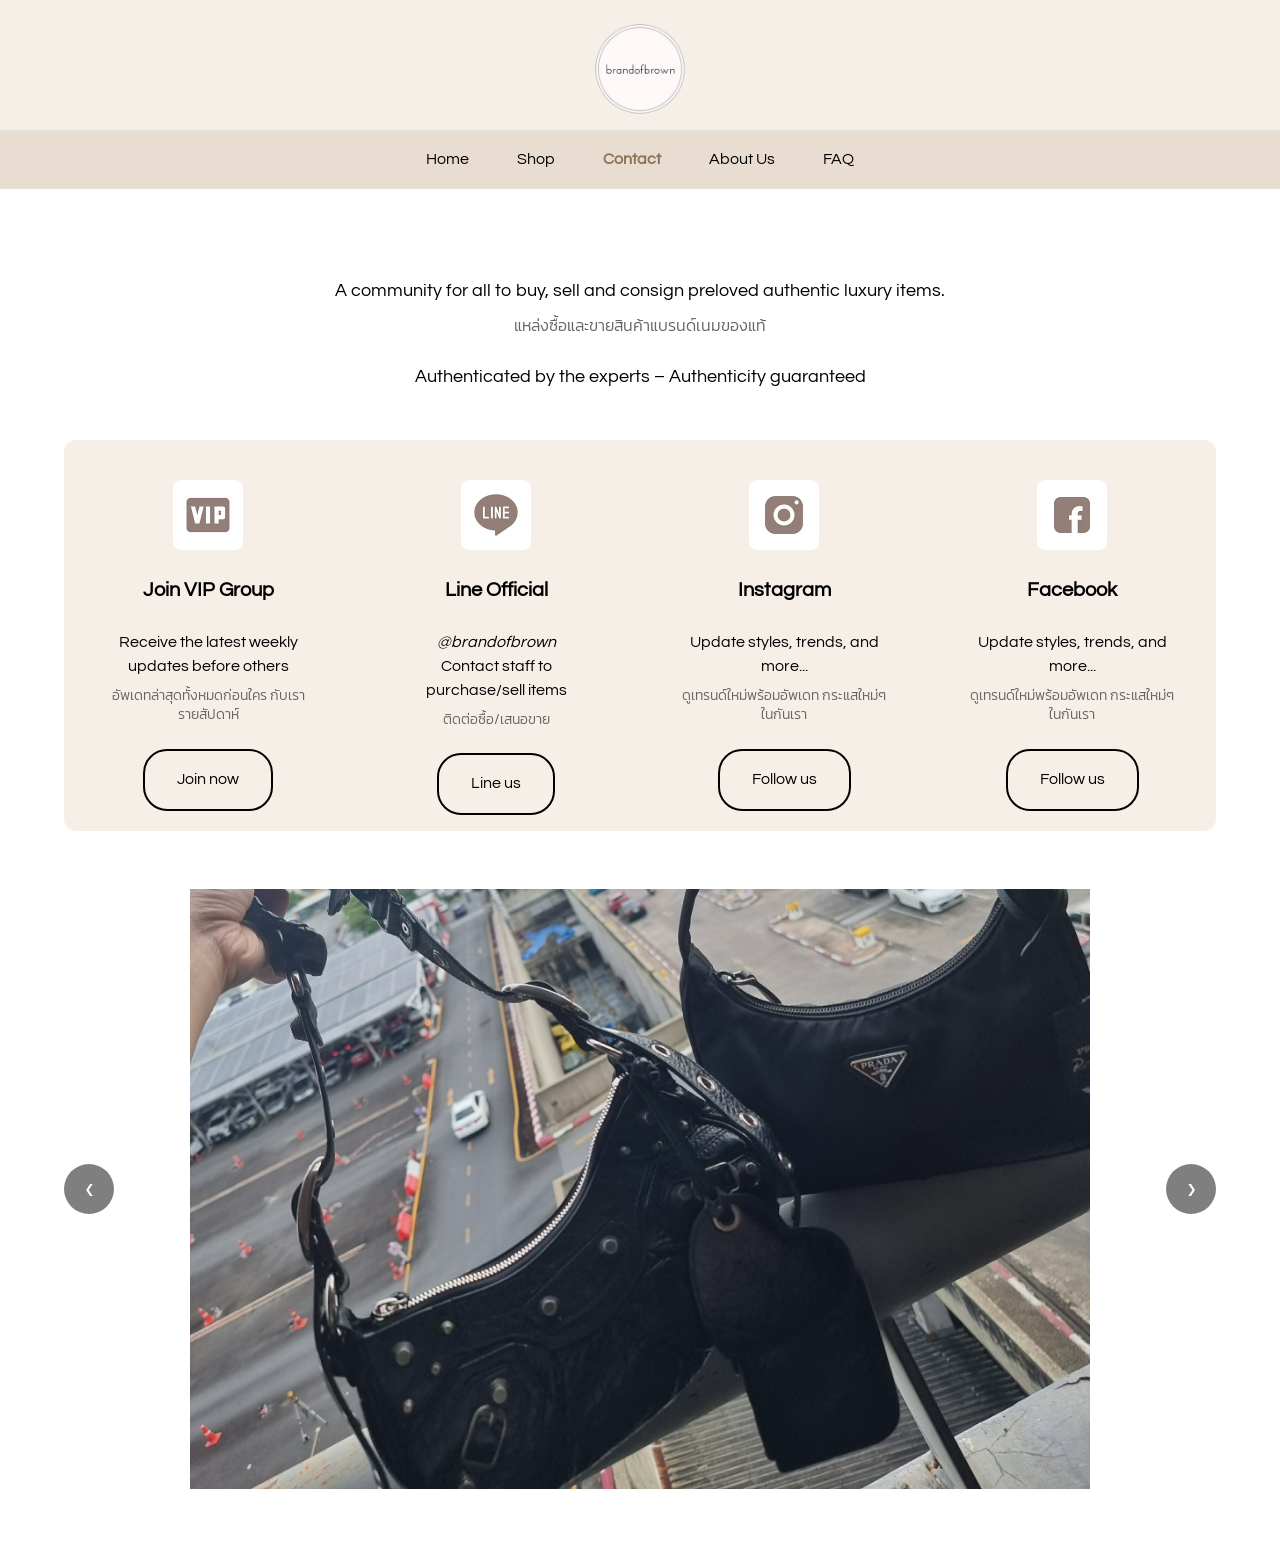
==== commit bc000eeb: "Restructure routes: make contact page root and move existing pages to /old - Move contact.html conte" ====
--- a/index.html
+++ b/index.html
@@ -3,14 +3,14 @@
 <head>
   <meta charset="UTF-8">
   <meta name="viewport" content="width=device-width, initial-scale=1.0">
-  <meta name="description" content="Brand of Brown - Authentic pre-owned luxury handbags. Buy, sell, and consign designer bags from Chanel, Gucci, YSL, Balenciaga, and more.">
-  <meta name="keywords" content="luxury handbags, pre-owned designer bags, Chanel, Gucci, YSL, Balenciaga, Prada, BOYY, Celine">
-  <title>Brand of Brown - Authentic Pre-Owned Luxury Handbags</title>
+  <meta name="description" content="Contact Brand of Brown - Get in touch via Line, email, Facebook, or Instagram.">
+  <meta name="keywords" content="contact Brand of Brown, luxury handbag inquiry, designer bags contact">
+  <title>Contact | brandofbrown</title>
   
   <!-- Google Fonts -->
   <link rel="preconnect" href="https://fonts.googleapis.com">
   <link rel="preconnect" href="https://fonts.gstatic.com" crossorigin>
-  <link href="https://fonts.googleapis.com/css2?family=Questrial&display=swap" rel="stylesheet">
+  <link href="https://fonts.googleapis.com/css2?family=Questrial&family=Kanit:wght@300&display=swap" rel="stylesheet">
   
   <!-- Stylesheets -->
   <link rel="stylesheet" href="css/variables.css">
@@ -34,11 +34,11 @@
     
     <nav class="header__nav" id="mainNav">
       <ul class="header__nav-list">
-        <li><a href="index.html" class="header__nav-item header__nav-item--active">Home</a></li>
-        <li><a href="shop.html" class="header__nav-item">Shop</a></li>
-        <li><a href="contact.html" class="header__nav-item">Contact</a></li>
-        <li><a href="about.html" class="header__nav-item">About Us</a></li>
-        <li><a href="faq.html" class="header__nav-item">FAQ</a></li>
+        <li><a href="old/index.html" class="header__nav-item">Home</a></li>
+        <li><a href="old/shop.html" class="header__nav-item">Shop</a></li>
+        <li><a href="index.html" class="header__nav-item header__nav-item--active">Contact</a></li>
+        <li><a href="old/about.html" class="header__nav-item">About Us</a></li>
+        <li><a href="old/faq.html" class="header__nav-item">FAQ</a></li>
       </ul>
       
       <button class="header__menu-toggle" id="menuToggle" aria-label="Toggle menu">
@@ -51,201 +51,115 @@
 
   <!-- Main Content -->
   <main class="main">
-    <!-- Hero Carousel Section -->
-    <section class="hero">
-      <div class="carousel" id="heroCarousel">
-        <div class="carousel__track" id="carouselTrack">
-          <div class="carousel__slide">
-            <img src="images/hero/slide1.jpg" alt="Luxury Handbags Collection" class="carousel__image">
+    <div class="container">
+      <div class="contact">
+        <div class="contact__content">
+          <div class="contact__header">
+            <p class="contact__header-line1">A community for all to buy, sell and consign preloved authentic luxury items.</p>
+            <p class="contact__header-line1-th">แหล่งซื้อและขายสินค้าแบรนด์เนมของแท้</p>
+            <p class="contact__header-line2">Authenticated by the experts – Authenticity guaranteed</p>
           </div>
-          <div class="carousel__slide">
-            <img src="images/hero/slide2.jpg" alt="Designer Bags" class="carousel__image">
-          </div>
-          <div class="carousel__slide">
-            <img src="images/hero/slide3.jpg" alt="Pre-Owned Luxury" class="carousel__image">
-          </div>
-        </div>
-        
-        <div class="carousel__controls">
-          <button class="carousel__button carousel__button--prev" id="carouselPrev" aria-label="Previous slide">&lt;</button>
-          <button class="carousel__button carousel__button--next" id="carouselNext" aria-label="Next slide">&gt;</button>
-        </div>
-        
-        <div class="carousel__dots" id="carouselDots">
-          <span class="carousel__dot carousel__dot--active" data-slide="0"></span>
-          <span class="carousel__dot" data-slide="1"></span>
-          <span class="carousel__dot" data-slide="2"></span>
-        </div>
-      </div>
-    </section>
 
-    <!-- Featured Products Section -->
-    <section class="featured-products section">
-      <div class="container">
-        <h2 class="section__title">Featured Products</h2>
-        <p class="section__subtitle">Discover our curated collection of authentic pre-owned luxury handbags</p>
-        
-        <div class="featured-products__grid" id="featuredProducts">
-          <!-- Products will be loaded dynamically via JavaScript -->
-        </div>
-        
-        <div class="flex flex--center mt-xl">
-          <a href="shop.html" class="btn btn--primary">View All Products</a>
-        </div>
-      </div>
-    </section>
+          <!-- Contact Methods -->
+          <div class="contact__methods">
+            <div class="contact__method">
+              <img src="images/icons/vip-icon.jpg" alt="VIP" class="contact__method-icon">
+              <h3 class="contact__method-title">Join VIP Group</h3>
+              <p class="contact__method-desc">Receive the latest weekly updates before others</p>
+              <p class="contact__method-desc-th">อัพเดทล่าสุดทั้งหมดก่อนใคร กับเรารายสัปดาห์</p>
+              <a href="https://line.me/ti/g2/maIoxaLZHT61_hj9qjkyZiUA4WyzU8gWsUz3Fw?utm_source=invitation&utm_medium=link_copy&utm_campaign=default" target="_blank" rel="noopener" class="contact__method-button">Join now</a>
+            </div>
 
-    <!-- Services Section -->
-    <section class="services section">
-      <div class="container">
-        <h2 class="section__title">Our Services</h2>
-        
-        <div class="services__grid">
-          <div class="service-card">
-            <h3 class="service-card__title">Buy <span class="underline">from</span> us</h3>
-            <p class="service-card__description">We offer quality preowned luxury items at accessible prices.</p>
-            <p class="service-card__description service-card__description--thai">
-              ทวงเเรายยสินค้า<br>
-              เเบรนด์เนมมือสองของเเท้<br>
-              สภาพดี ในราคาที่จับต้องได้
-            </p>
-            <p class="service-card__description service-card__description--thai">
-              อัพเดทสินค้าที่งหนดจากเรา<br>
-              รายสัปดาห์ก่อนใครในลุค VIP
-            </p>
-            <a href="shop.html" class="service-card__button">Join now</a>
-          </div>
-          
-          <div class="service-card">
-            <h3 class="service-card__title">Sell <span class="underline">to</span> us</h3>
-            <p class="service-card__description">Sell to us in a relatively high price.</p>
-            <p class="service-card__description service-card__description--thai">
-              ทวงการับซื้อ<br>
-              เเบรนต์เนมมือสองเเท้ในราคาสูง<br>
-              โอนทันที๊หลังตรวจรับของ มีเเนะเข้า<br>
-              รับฟรีถ้าเดินพื้นที่ กทม.
-            </p>
-            <p class="service-card__description service-card__description--thai">
-              จ่ายเงียงส่งรปเพิ่มให้ทางเรา<br>
-              ประเมินราคาเเละนัดเวลาเข้ารับของ
-            </p>
-            <a href="contact.html" class="service-card__button">Line us</a>
-          </div>
-          
-          <div class="service-card">
-            <h3 class="service-card__title">Con<span class="underline">sign</span></h3>
-            <p class="service-card__description">Consign with us. Receive the money immediately after your bag(s) is sold.</p>
-            <p class="service-card__description service-card__description--thai">
-              ทวงการับฝากขาย<br>
-              เเบรนด์เนมมือสองเเท้โดย<br>
-              ไม่คิดค่าบริการเพิ่ม
-            </p>
-            <p class="service-card__description service-card__description--thai">
-              จ่ายเงียงส่งรปเพิ่มให้ทางเรา<br>
-              ประเมินราคาเเละนัดเวลาเข้ารับของ
-            </p>
-            <a href="contact.html" class="service-card__button">Line us</a>
-          </div>
-          
-          <div class="service-card">
-            <h3 class="service-card__title">Install<span class="underline">ment</span></h3>
-            <p class="service-card__description">We offer up to 10 months installment.</p>
-            <p class="service-card__description service-card__description--thai">
-              ทางเราจัดส่งสินค้าให้ถึงที่<br>
-              ต้องรอส่อมครบ
-            </p>
-            <p class="service-card__description service-card__description--thai">
-              ผ่อน 0% บนบัตรสด 10 เดือน<br>
-              (ค่าธรรมเนียมธนาคาร 5%)
-            </p>
-            <p class="service-card__description service-card__description--thai">
-              ชำระเงินผ่านทาง Shopee
-            </p>
-            <a href="contact.html" class="service-card__button">Line us</a>
+            <div class="contact__method">
+              <img src="images/icons/line-icon.jpg" alt="LINE" class="contact__method-icon">
+              <h3 class="contact__method-title">Line Official</h3>
+              <p class="contact__method-desc contact__method-username">@brandofbrown</p>
+              <p class="contact__method-desc">Contact staff to purchase/sell items</p>
+              <p class="contact__method-desc-th">ติดต่อซื้อ/เสนอขาย</p>
+              <a href="https://lin.ee/IFitMRs" target="_blank" rel="noopener" class="contact__method-button">Line us</a>
+            </div>
+
+            <div class="contact__method">
+              <img src="images/icons/instagram-icon.jpg" alt="Instagram" class="contact__method-icon">
+              <h3 class="contact__method-title">Instagram</h3>
+              <p class="contact__method-desc">Update styles, trends, and more...</p>
+              <p class="contact__method-desc-th">ดูเทรนด์ใหม่พร้อมอัพเดท กระแสใหม่ๆในกันเรา</p>
+              <a href="https://www.instagram.com/brandofbrown" target="_blank" rel="noopener" class="contact__method-button">Follow us</a>
+            </div>
+
+            <div class="contact__method">
+              <img src="images/icons/facebook-icon.jpg" alt="Facebook" class="contact__method-icon">
+              <h3 class="contact__method-title">Facebook</h3>
+              <p class="contact__method-desc">Update styles, trends, and more...</p>
+              <p class="contact__method-desc-th">ดูเทรนด์ใหม่พร้อมอัพเดท กระแสใหม่ๆในกันเรา</p>
+              <a href="https://www.facebook.com/brandofbrown" target="_blank" rel="noopener" class="contact__method-button">Follow us</a>
+            </div>
           </div>
         </div>
       </div>
-    </section>
-
-    <!-- Contact Section -->
-    <section class="home-contact section">
-      <div class="container">
-        <h2 class="section__title">Get in Touch</h2>
-        <p class="section__subtitle">Contact us through any of the methods below</p>
-        
-        <div class="home-contact__content" style="text-align: center; padding: var(--spacing-xl) 0;">
-          <p style="margin-bottom: var(--spacing-lg); font-size: var(--font-size-lg);">
-            We'd love to hear from you! Reach out through email, Line, or visit our social media pages.
-          </p>
-          <div style="display: flex; gap: var(--spacing-md); justify-content: center; flex-wrap: wrap;">
-            <a href="mailto:brandofbrown@gmail.com" class="btn btn--primary">Email Us</a>
-            <a href="https://lin.ee/IFitMRs" target="_blank" rel="noopener" class="btn btn--secondary">Line Official</a>
-            <a href="contact.html" class="btn btn--outline">View All Contact Options</a>
-          </div>
-        </div>
-      </div>
-    </section>
+    </div>
   </main>
 
-  <!-- Footer -->
-  <footer class="footer">
-    <div class="footer__container">
-      <div class="footer__content-grid">
-        <div class="footer__section">
-          <h3 class="footer__section-title">ABOUT</h3>
-          <a href="about.html" class="footer__link">brandofbrown</a>
+  <!-- Contact Gallery Carousel -->
+  <section class="contact-gallery">
+    <div class="contact-gallery__carousel">
+      <div class="contact-gallery__track">
+        <div class="contact-gallery__slide">
+          <img src="images/contact/carousel-01.jpeg" alt="Brand of Brown" class="contact-gallery__image">
         </div>
-        
-        <div class="footer__section">
-          <h3 class="footer__section-title">SELL/CONSIGN</h3>
-          <a href="contact.html" class="footer__link">how to sell/consign</a>
+        <div class="contact-gallery__slide">
+          <img src="images/contact/carousel-02.jpeg" alt="Brand of Brown" class="contact-gallery__image">
         </div>
-        
-        <div class="footer__section">
-          <h3 class="footer__section-title">SHOP</h3>
-          <a href="shop.html" class="footer__link">products</a>
+        <div class="contact-gallery__slide">
+          <img src="images/contact/carousel-03.jpeg" alt="Brand of Brown" class="contact-gallery__image">
         </div>
-        
-        <div class="footer__image">
-          <img src="images/footer-banner.jpg" alt="Brand of Brown Luxury Handbags" class="footer__banner-img">
+        <div class="contact-gallery__slide">
+          <img src="images/contact/carousel-04.jpeg" alt="Brand of Brown" class="contact-gallery__image">
+        </div>
+        <div class="contact-gallery__slide">
+          <img src="images/contact/carousel-05.jpeg" alt="Brand of Brown" class="contact-gallery__image">
+        </div>
+        <div class="contact-gallery__slide">
+          <img src="images/contact/carousel-06.jpeg" alt="Brand of Brown" class="contact-gallery__image">
+        </div>
+        <div class="contact-gallery__slide">
+          <img src="images/contact/carousel-07.jpeg" alt="Brand of Brown" class="contact-gallery__image">
+        </div>
+        <div class="contact-gallery__slide">
+          <img src="images/contact/carousel-08.jpeg" alt="Brand of Brown" class="contact-gallery__image">
+        </div>
+        <div class="contact-gallery__slide">
+          <img src="images/contact/carousel-09.jpeg" alt="Brand of Brown" class="contact-gallery__image">
+        </div>
+        <div class="contact-gallery__slide">
+          <img src="images/contact/carousel-10.jpeg" alt="Brand of Brown" class="contact-gallery__image">
+        </div>
+        <div class="contact-gallery__slide">
+          <img src="images/contact/carousel-11.jpeg" alt="Brand of Brown" class="contact-gallery__image">
+        </div>
+        <div class="contact-gallery__slide">
+          <img src="images/contact/carousel-12.jpeg" alt="Brand of Brown" class="contact-gallery__image">
+        </div>
+        <div class="contact-gallery__slide">
+          <img src="images/contact/carousel-13.jpeg" alt="Brand of Brown" class="contact-gallery__image">
+        </div>
+        <div class="contact-gallery__slide">
+          <img src="images/contact/carousel-14.jpeg" alt="Brand of Brown" class="contact-gallery__image">
+        </div>
+        <div class="contact-gallery__slide">
+          <img src="images/contact/carousel-15.jpeg" alt="Brand of Brown" class="contact-gallery__image">
         </div>
       </div>
       
-      <div class="footer__content-grid footer__content-grid--secondary">
-        <div class="footer__section">
-          <h3 class="footer__section-title">SOCIAL MEDIA</h3>
-          <div class="footer__social">
-            <a href="https://www.facebook.com/brandofbrown" target="_blank" rel="noopener" class="footer__social-link">
-              <img src="images/icons/facebook.png" alt="Facebook" class="footer__social-icon">
-            </a>
-            <a href="https://www.instagram.com/brandofbrown" target="_blank" rel="noopener" class="footer__social-link">
-              <img src="images/icons/instagram.png" alt="Instagram" class="footer__social-icon">
-            </a>
-          </div>
-        </div>
-        
-        <div class="footer__section">
-          <h3 class="footer__section-title">VIP GROUP</h3>
-          <a href="https://bit.ly/2KdmlqO" target="_blank" rel="noopener" class="footer__button">Join now</a>
-        </div>
-        
-        <div class="footer__section">
-          <h3 class="footer__section-title">CUSTOMER CARE</h3>
-          <a href="faq.html" class="footer__link">return policy & more</a>
-        </div>
-      </div>
-      
-      <div class="footer__bottom">
-        <p>&copy;2021 by brandofbrown.</p>
-      </div>
+      <button class="contact-gallery__nav contact-gallery__nav--prev" aria-label="Previous">‹</button>
+      <button class="contact-gallery__nav contact-gallery__nav--next" aria-label="Next">›</button>
     </div>
-  </footer>
+  </section>
 
   <!-- JavaScript -->
   <script src="js/config.js"></script>
   <script src="js/navigation.js"></script>
-  <script src="js/carousel.js"></script>
-  <script src="js/products.js"></script>
+  <script src="js/contact-carousel.js"></script>
   <script src="js/main.js"></script>
 </body>
 </html>
--- a/css/layout.css
+++ b/css/layout.css
@@ -234,7 +234,7 @@
 /* Main content wrapper */
 .main {
   min-height: calc(100vh - 200px);
-  padding: 0 0 var(--spacing-xl) 0;
+  padding: var(--spacing-md) var(--spacing-md) 0 var(--spacing-md);
 }
 
 /* Grid system */
--- a/css/pages.css
+++ b/css/pages.css
@@ -350,7 +350,7 @@
 /* ==================== CONTACT PAGE ==================== */
 
 .contact {
-  padding: var(--spacing-2xl) 0;
+  padding: var(--spacing-2xl) 0 0 0;
 }
 
 .contact__content {
@@ -370,6 +370,16 @@
   color: var(--color-text);
   margin-bottom: var(--spacing-xs);
   line-height: 1.6;
+}
+
+.contact__header-line1-th {
+  font-size: var(--font-size-base);
+  font-weight: var(--font-weight-normal);
+  color: var(--color-text-light);
+  margin-bottom: var(--spacing-md);
+  line-height: 1.6;
+  font-family: 'Kanit', sans-serif;
+  font-weight: 300;
 }
 
 .contact__header-line2 {
@@ -383,7 +393,7 @@
   display: grid;
   grid-template-columns: repeat(4, 1fr);
   gap: var(--spacing-xl);
-  padding: var(--spacing-md);
+  padding: var(--spacing-md) var(--spacing-md) 0 var(--spacing-md);
   background-color: #F5EFE8;
   border-radius: var(--border-radius-lg);
 }
@@ -421,7 +431,7 @@
 
 .contact__method-desc.contact__method-username {
   font-style: italic;
-  margin-bottom: var(--spacing-sm);
+  margin-bottom: 0;
 }
 
 .contact__method-desc-th {
@@ -429,6 +439,8 @@
   color: var(--color-text-light);
   margin-bottom: var(--spacing-md);
   line-height: 1.4;
+  font-family: 'Kanit', sans-serif;
+  font-weight: 300;
 }
 
 .contact__method-button {
@@ -468,7 +480,7 @@
 
 /* Contact Gallery Carousel */
 .contact-gallery {
-  padding: var(--spacing-2xl) 0;
+  padding: 0 0 var(--spacing-2xl) 0;
   background-color: var(--color-white);
   overflow: hidden;
 }
@@ -478,6 +490,7 @@
   max-width: 1200px;
   margin: 0 auto;
   overflow: hidden;
+  min-height: 400px;
 }
 
 .contact-gallery__track {
@@ -494,8 +507,9 @@
 
 .contact-gallery__image {
   width: 100%;
-  height: 500px;
-  object-fit: cover;
+  max-height: 600px;
+  height: auto;
+  object-fit: contain;
   border-radius: var(--border-radius-md);
 }
 
--- a/css/responsive.css
+++ b/css/responsive.css
@@ -80,6 +80,16 @@
   /* Header */
   .header__top {
     padding: var(--spacing-md) var(--spacing-sm);
+    display: flex;
+    justify-content: center;
+    align-items: center;
+  }
+
+  .header__logo {
+    display: flex;
+    align-items: center;
+    justify-content: center;
+    margin: 0 auto;
   }
 
   .header__logo-img {
@@ -155,7 +165,7 @@
 
   /* Main */
   .main {
-    padding: var(--spacing-lg) 0;
+    padding: var(--spacing-lg) 0 0 0;
   }
 
   /* Section */
@@ -340,12 +350,18 @@
 
   /* Contact Page */
   .contact {
-    padding: var(--spacing-lg) 0;
+    padding: var(--spacing-lg) 0 0 0;
   }
 
   .contact__header-line1,
   .contact__header-line2 {
     font-size: var(--font-size-base);
+    text-align: center;
+  }
+
+  .contact__header-line1-th {
+    font-size: var(--font-size-sm);
+    text-align: center;
   }
 
   .contact__methods {
@@ -364,6 +380,10 @@
 
   .contact__method-desc {
     font-size: var(--font-size-sm);
+  }
+
+  .contact__method-desc.contact__method-username {
+    margin-bottom: var(--spacing-sm);
   }
 
   .contact__method-desc-th {
@@ -511,7 +531,8 @@
 
   /* Contact Methods */
   .contact__methods {
-    grid-template-columns: 1fr;
+    grid-template-columns: 1fr 1fr;  /* Keep 2x2 grid on mobile */
+    gap: var(--spacing-sm);  /* Reduce gap for smaller screens */
     padding: var(--spacing-md);
   }
 
@@ -525,21 +546,29 @@
   }
 
   .contact__method-title {
-    font-size: var(--font-size-base);
+    font-size: var(--font-size-lg);
   }
 
   .contact__method-desc {
+    font-size: var(--font-size-sm);
+  }
+
+  .contact__method-desc.contact__method-username {
+    margin-bottom: var(--spacing-sm);
+  }
+
+  .contact__method-desc-th {
     font-size: var(--font-size-xs);
   }
 
   .contact__method-button {
-    font-size: var(--font-size-sm);
-    padding: var(--spacing-xs) var(--spacing-md);
+    font-size: var(--font-size-base);
+    padding: var(--spacing-sm) var(--spacing-md);
   }
 
   /* Contact Gallery */
   .contact-gallery__image {
-    height: 300px;
+    max-height: 70vh;
   }
 
   .contact-gallery__nav {
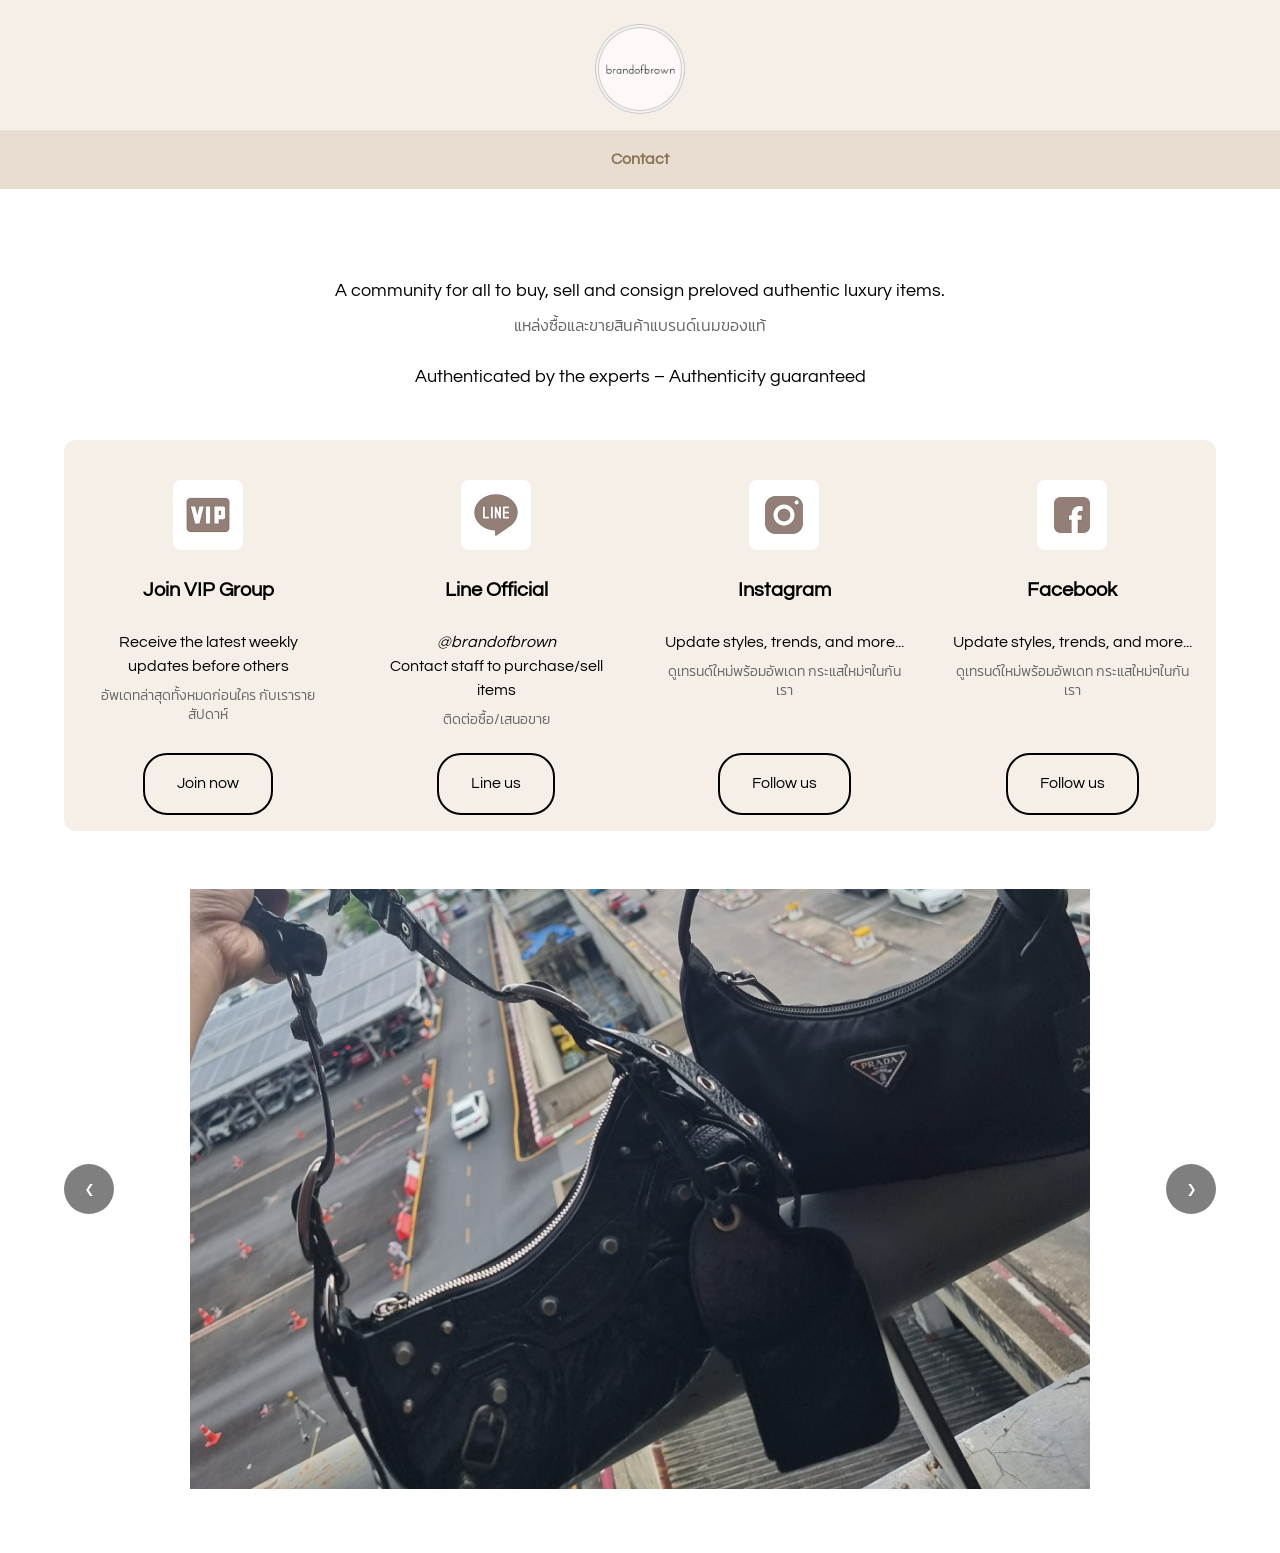
==== commit 3e1441db: "Remove Home, Shop, About Us, and FAQ from navbar" ====
--- a/index.html
+++ b/index.html
@@ -34,11 +34,7 @@
     
     <nav class="header__nav" id="mainNav">
       <ul class="header__nav-list">
-        <li><a href="old/index.html" class="header__nav-item">Home</a></li>
-        <li><a href="old/shop.html" class="header__nav-item">Shop</a></li>
         <li><a href="index.html" class="header__nav-item header__nav-item--active">Contact</a></li>
-        <li><a href="old/about.html" class="header__nav-item">About Us</a></li>
-        <li><a href="old/faq.html" class="header__nav-item">FAQ</a></li>
       </ul>
       
       <button class="header__menu-toggle" id="menuToggle" aria-label="Toggle menu">
--- a/css/pages.css
+++ b/css/pages.css
@@ -403,7 +403,7 @@
   flex-direction: column;
   align-items: center;
   text-align: center;
-  padding: var(--spacing-sm);
+  padding: var(--spacing-sm) 0;
   background-color: transparent;
 }
 
@@ -456,6 +456,7 @@
   transition: all var(--transition-base);
   font-family: inherit;
   text-decoration: none;
+  margin-top: auto;
 }
 
 .contact__method-button:hover {
--- a/css/responsive.css
+++ b/css/responsive.css
@@ -371,7 +371,7 @@
   }
 
   .contact__method {
-    padding: var(--spacing-md);
+    padding: var(--spacing-md) 0;
   }
 
   .contact__method-title {
@@ -537,7 +537,7 @@
   }
 
   .contact__method {
-    padding: var(--spacing-md);
+    padding: var(--spacing-md) 0;
   }
 
   .contact__method-icon {
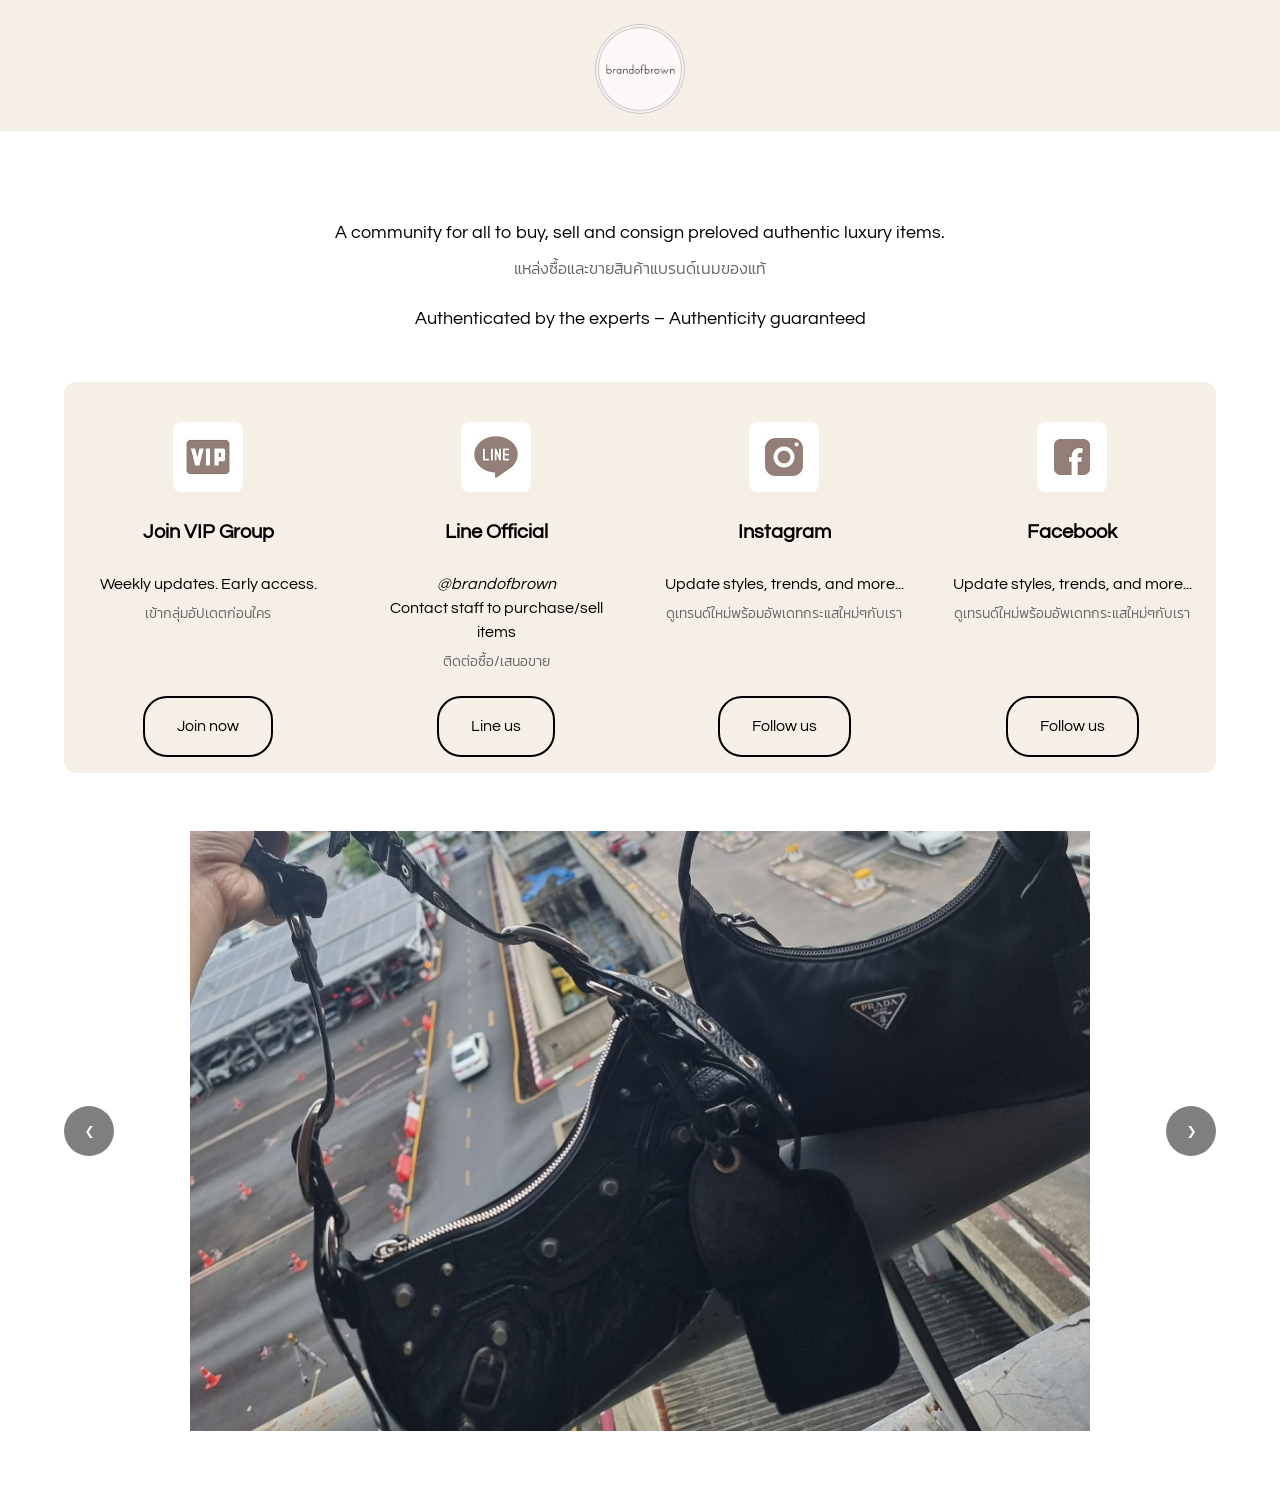
==== commit e030f1bf: "Add Helen's review & changes" ====
--- a/index.html
+++ b/index.html
@@ -31,18 +31,6 @@
         <img src="images/logo.png" alt="Brand of Brown" class="header__logo-img">
       </a>
     </div>
-    
-    <nav class="header__nav" id="mainNav">
-      <ul class="header__nav-list">
-        <li><a href="index.html" class="header__nav-item header__nav-item--active">Contact</a></li>
-      </ul>
-      
-      <button class="header__menu-toggle" id="menuToggle" aria-label="Toggle menu">
-        <span></span>
-        <span></span>
-        <span></span>
-      </button>
-    </nav>
   </header>
 
   <!-- Main Content -->
@@ -61,8 +49,8 @@
             <div class="contact__method">
               <img src="images/icons/vip-icon.jpg" alt="VIP" class="contact__method-icon">
               <h3 class="contact__method-title">Join VIP Group</h3>
-              <p class="contact__method-desc">Receive the latest weekly updates before others</p>
-              <p class="contact__method-desc-th">อัพเดทล่าสุดทั้งหมดก่อนใคร กับเรารายสัปดาห์</p>
+              <p class="contact__method-desc">Weekly updates. Early access.</p>
+              <p class="contact__method-desc-th">เข้ากลุ่มอัปเดตก่อนใคร</p>
               <a href="https://line.me/ti/g2/maIoxaLZHT61_hj9qjkyZiUA4WyzU8gWsUz3Fw?utm_source=invitation&utm_medium=link_copy&utm_campaign=default" target="_blank" rel="noopener" class="contact__method-button">Join now</a>
             </div>
 
@@ -79,7 +67,7 @@
               <img src="images/icons/instagram-icon.jpg" alt="Instagram" class="contact__method-icon">
               <h3 class="contact__method-title">Instagram</h3>
               <p class="contact__method-desc">Update styles, trends, and more...</p>
-              <p class="contact__method-desc-th">ดูเทรนด์ใหม่พร้อมอัพเดท กระแสใหม่ๆในกันเรา</p>
+              <p class="contact__method-desc-th">ดูเทรนด์ใหม่พร้อมอัพเดทกระแสใหม่ๆกับเรา</p>
               <a href="https://www.instagram.com/brandofbrown" target="_blank" rel="noopener" class="contact__method-button">Follow us</a>
             </div>
 
@@ -87,7 +75,7 @@
               <img src="images/icons/facebook-icon.jpg" alt="Facebook" class="contact__method-icon">
               <h3 class="contact__method-title">Facebook</h3>
               <p class="contact__method-desc">Update styles, trends, and more...</p>
-              <p class="contact__method-desc-th">ดูเทรนด์ใหม่พร้อมอัพเดท กระแสใหม่ๆในกันเรา</p>
+              <p class="contact__method-desc-th">ดูเทรนด์ใหม่พร้อมอัพเดทกระแสใหม่ๆกับเรา</p>
               <a href="https://www.facebook.com/brandofbrown" target="_blank" rel="noopener" class="contact__method-button">Follow us</a>
             </div>
           </div>
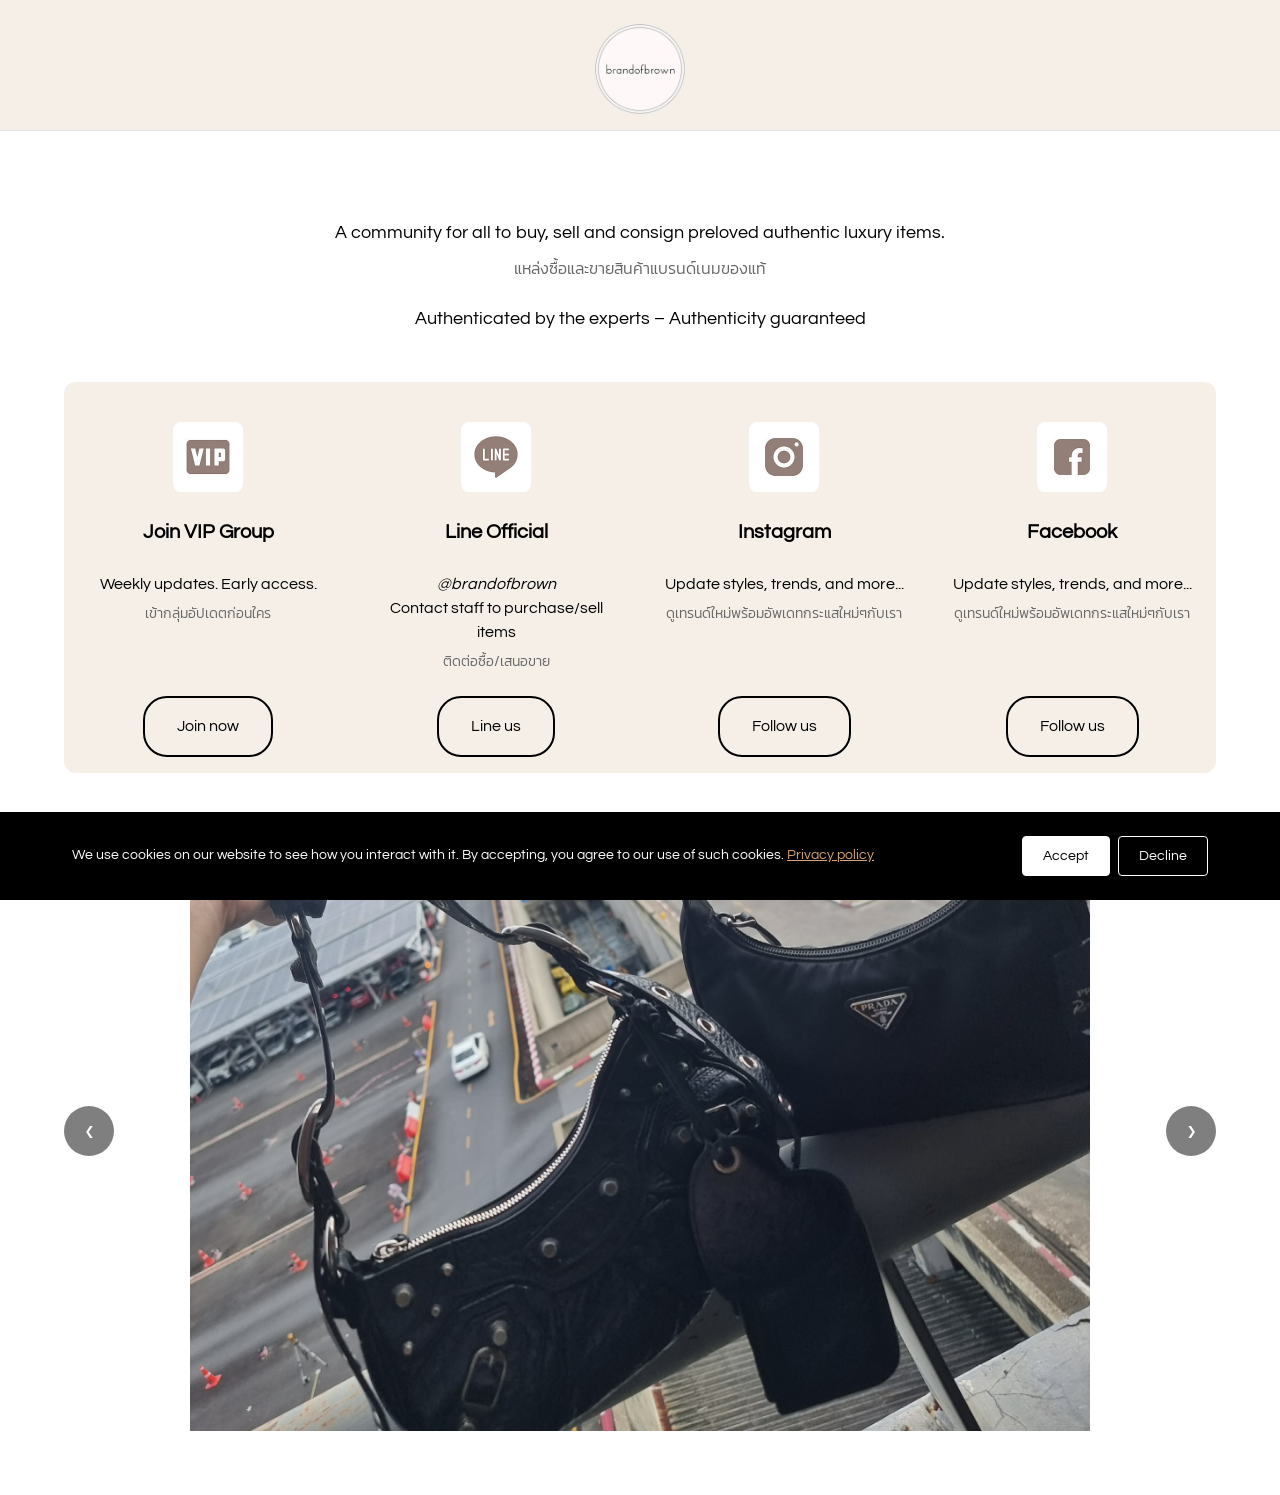
==== commit fc7aeff7: "Add dismissable cookie consent banner" ====
--- a/index.html
+++ b/index.html
@@ -145,5 +145,6 @@
   <script src="js/navigation.js"></script>
   <script src="js/contact-carousel.js"></script>
   <script src="js/main.js"></script>
+  <script src="js/cookie-banner.js" defer></script>
 </body>
 </html>
--- a/css/components.css
+++ b/css/components.css
@@ -596,3 +596,100 @@
   background-color: var(--color-text-light);
   color: var(--color-white);
 }
+
+/* Cookie Consent Banner */
+.cookie-banner {
+  position: fixed;
+  bottom: 0;
+  left: 0;
+  right: 0;
+  z-index: 9999;
+  background-color: var(--color-text);
+  color: var(--color-white);
+  opacity: 0;
+  transform: translateY(100%);
+  transition: opacity 0.4s ease, transform 0.4s ease;
+}
+
+.cookie-banner--visible {
+  opacity: 1;
+  transform: translateY(0);
+}
+
+.cookie-banner--hidden {
+  opacity: 0;
+  transform: translateY(100%);
+}
+
+.cookie-banner__inner {
+  max-width: 1200px;
+  margin: 0 auto;
+  padding: var(--spacing-md) var(--spacing-lg);
+  display: flex;
+  align-items: center;
+  justify-content: space-between;
+  gap: var(--spacing-md);
+}
+
+.cookie-banner__text {
+  font-size: var(--font-size-sm);
+  line-height: 1.5;
+  margin: 0;
+}
+
+.cookie-banner__text a {
+  color: var(--color-beige);
+  text-decoration: underline;
+}
+
+.cookie-banner__text a:hover {
+  color: var(--color-white);
+}
+
+.cookie-banner__actions {
+  display: flex;
+  gap: var(--spacing-xs);
+  flex-shrink: 0;
+}
+
+.cookie-banner__btn {
+  padding: 8px 20px;
+  font-size: var(--font-size-sm);
+  font-family: var(--font-family-base);
+  border: 1px solid var(--color-white);
+  border-radius: var(--border-radius-sm);
+  cursor: pointer;
+  transition: all var(--transition-base);
+  white-space: nowrap;
+}
+
+.cookie-banner__btn--accept {
+  background-color: var(--color-white);
+  color: var(--color-text);
+}
+
+.cookie-banner__btn--accept:hover {
+  background-color: var(--color-beige);
+  border-color: var(--color-beige);
+}
+
+.cookie-banner__btn--decline {
+  background-color: transparent;
+  color: var(--color-white);
+}
+
+.cookie-banner__btn--decline:hover {
+  background-color: rgba(255, 255, 255, 0.1);
+}
+
+@media (max-width: 600px) {
+  .cookie-banner__inner {
+    flex-direction: column;
+    text-align: center;
+  }
+
+  .cookie-banner__actions {
+    width: 100%;
+    justify-content: center;
+  }
+}
